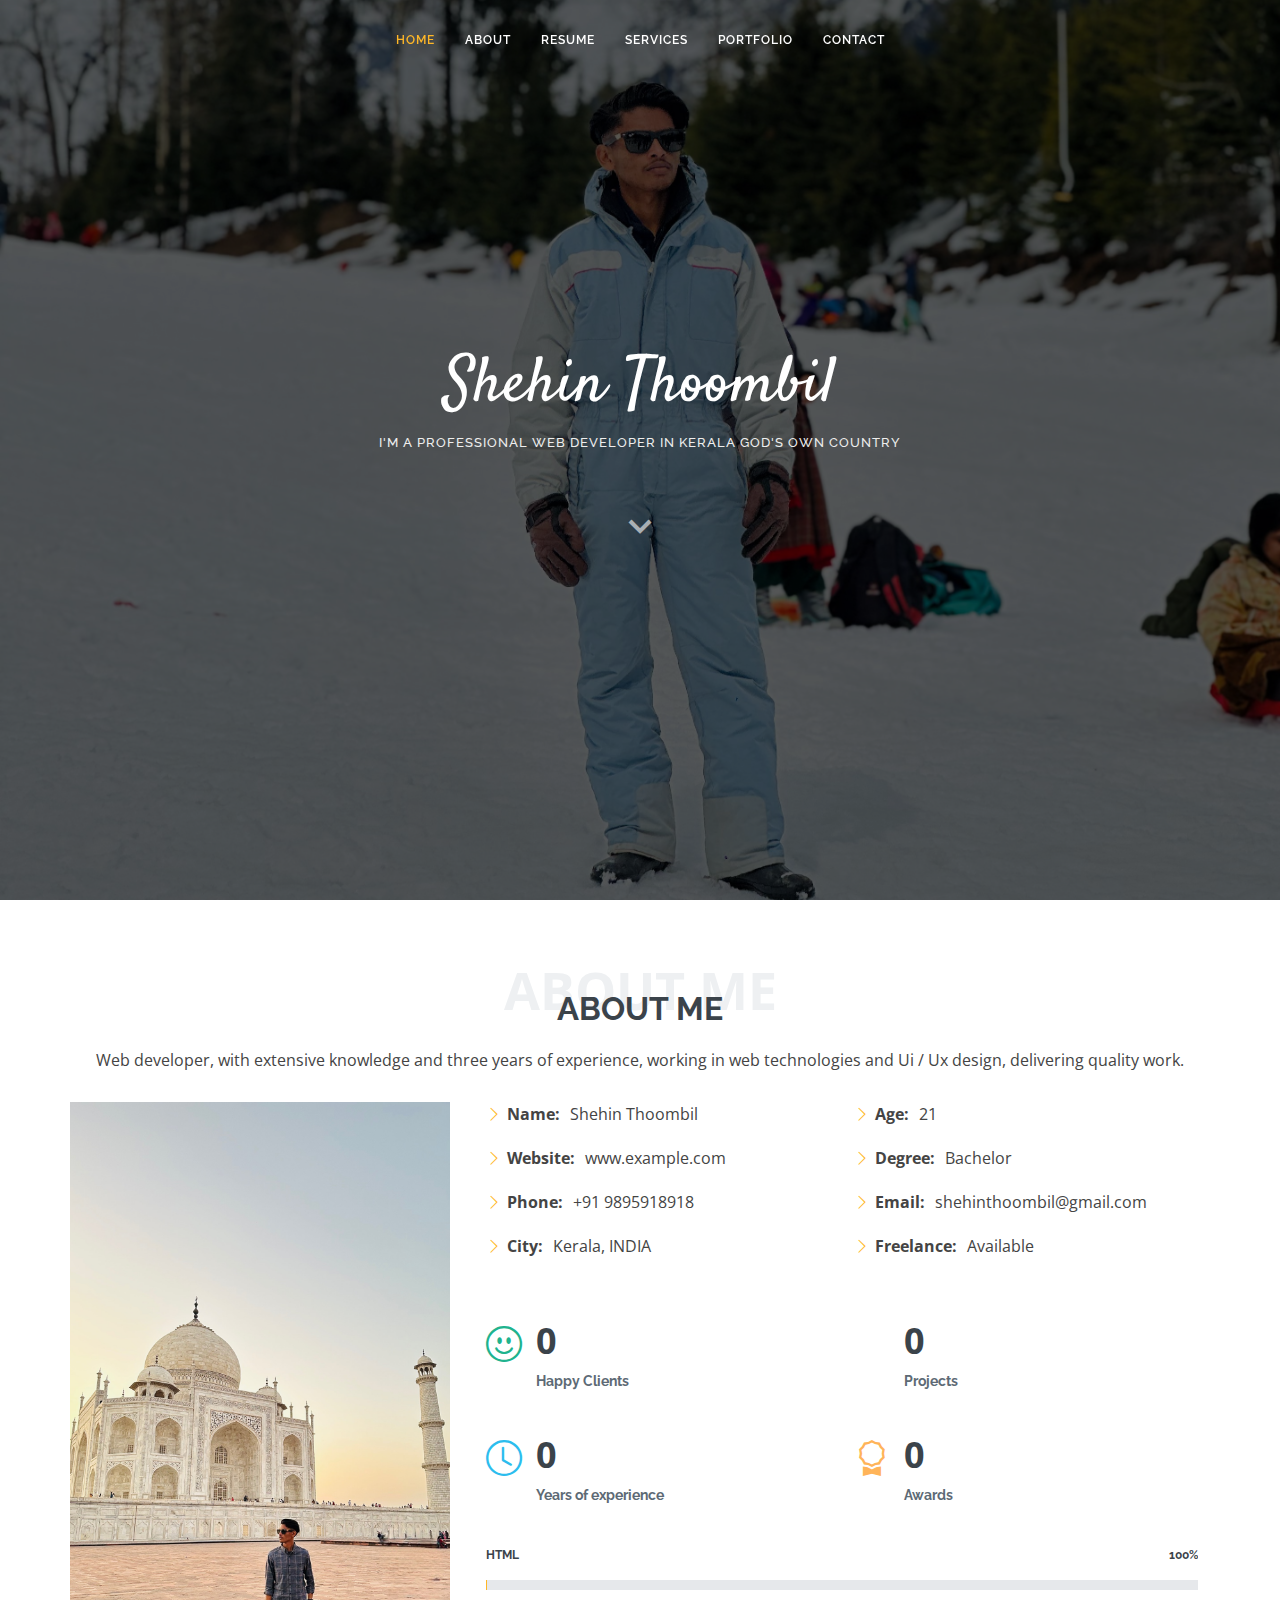
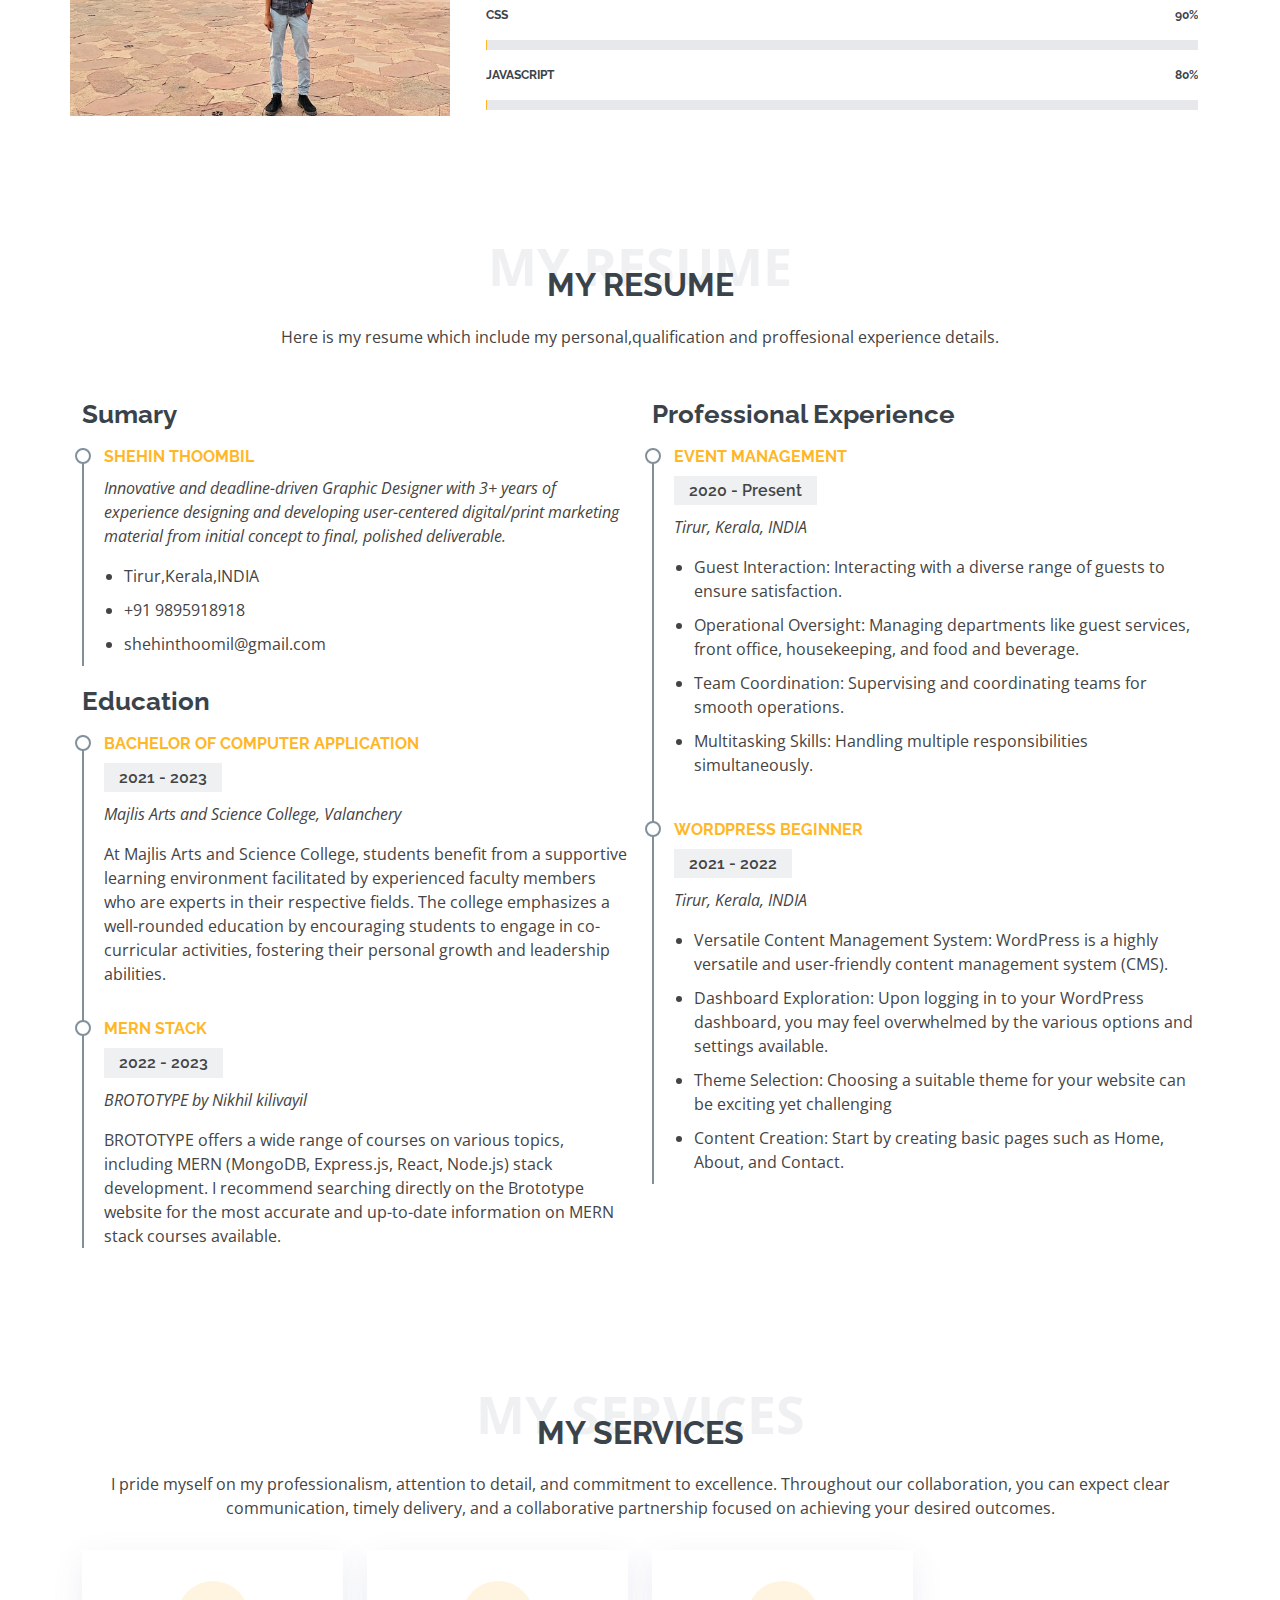
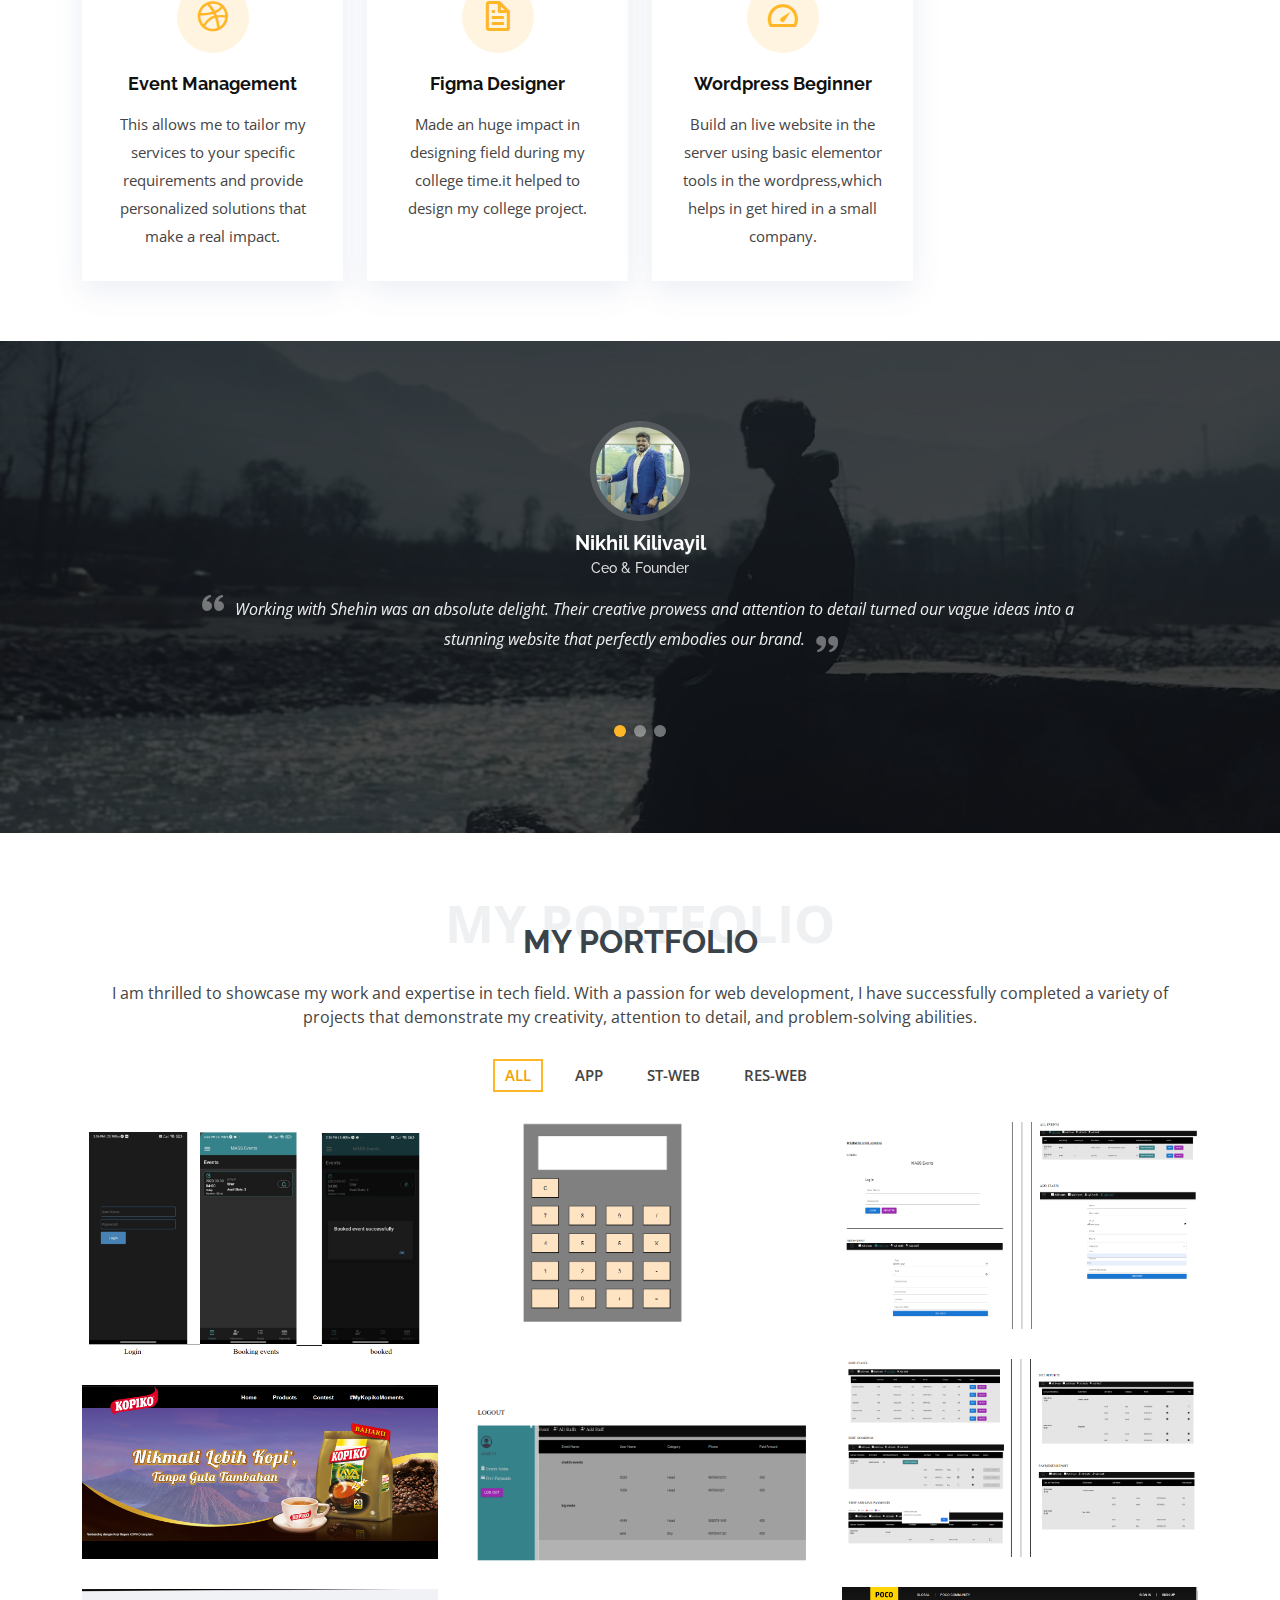
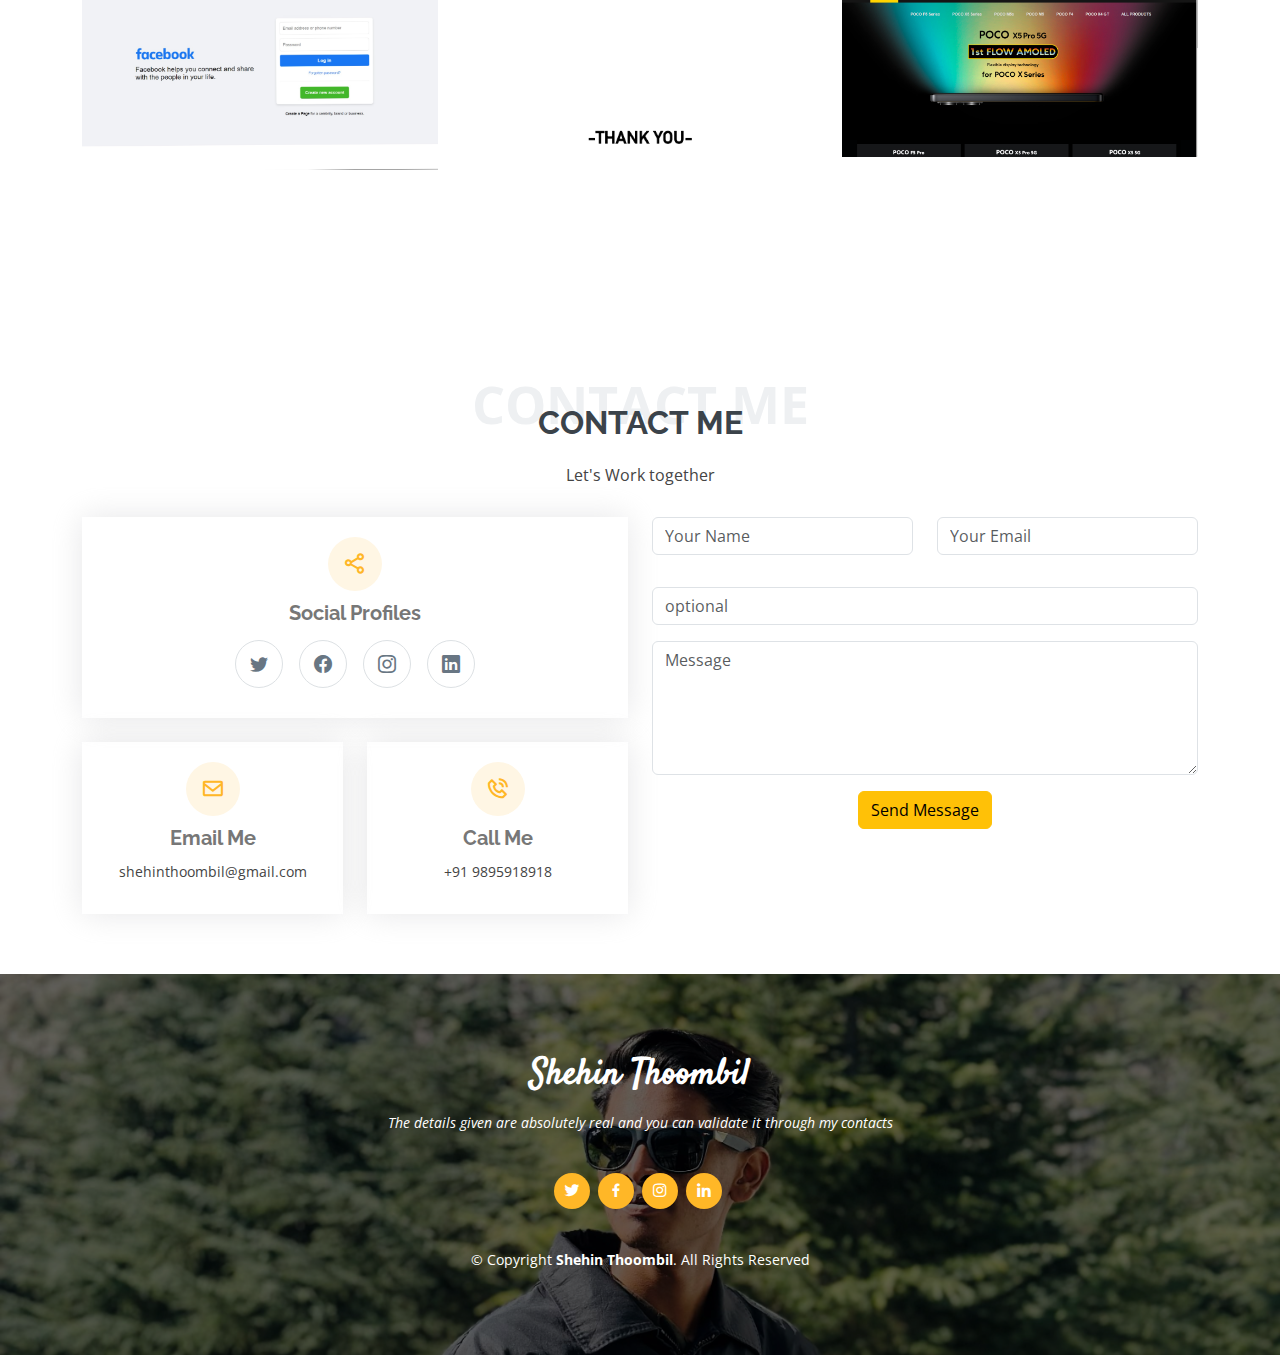
==== index.html @ a0e93139 "ready to push" ====
<!DOCTYPE html>
<html lang="en">

<head>
  <meta charset="utf-8">
  <meta content="width=device-width, initial-scale=1.0" name="viewport">

  <title>Shehin Thoombil Portfolio</title>
  <meta content="" name="description">
  <meta content="" name="keywords">

  <!-- Favicons -->
  <link href="assets/img/favicon.png" rel="icon">
  <link href="assets/img/apple-touch-icon.png" rel="apple-touch-icon">

  <!-- Google Fonts -->
  <link href="https://fonts.googleapis.com/css?family=Open+Sans:300,300i,400,400i,600,600i,700,700i|Raleway:300,300i,400,400i,500,500i,600,600i,700,700i|Satisfy" rel="stylesheet">

  <!-- Vendor CSS Files -->
  <link href="assets/vendor/bootstrap/css/bootstrap.min.css" rel="stylesheet">
  <link href="assets/vendor/bootstrap-icons/bootstrap-icons.css" rel="stylesheet">
  <link href="assets/vendor/boxicons/css/boxicons.min.css" rel="stylesheet">
  <link href="assets/vendor/glightbox/css/glightbox.min.css" rel="stylesheet">
  <link href="assets/vendor/swiper/swiper-bundle.min.css" rel="stylesheet">

  <!-- Template Main CSS File -->
  <link href="assets/css/style.css" rel="stylesheet">
  <script src="https://ajax.googleapis.com/ajax/libs/jquery/3.5.1/jquery.min.js"></script>

  <!-- =======================================================
  * Template Name: Shehin
  * Updated: Jul 27 2023 with Bootstrap v5.3.1
  * Template URL: https://bootstrapmade.com/laura-free-creative-bootstrap-theme/
  * Author: BootstrapMade.com
  * License: https://bootstrapmade.com/license/
  ======================================================== -->
</head>

<body>

  <!-- ======= Header ======= -->
  <header id="header" class="fixed-top d-flex justify-content-center align-items-center header-transparent">

    <nav id="navbar" class="navbar">
      <ul>
        <li><a class="nav-link scrollto active" href="#hero">Home</a></li>
        <li><a class="nav-link scrollto" href="#about">About</a></li>
        <li><a class="nav-link scrollto" href="#resume">Resume</a></li>
        <li><a class="nav-link scrollto" href="#services">Services</a></li>
        <li><a class="nav-link scrollto " href="#portfolio">Portfolio</a></li>
        </li>
        <li><a class="nav-link scrollto" href="#contact">Contact</a></li>
      </ul>
      <i class="bi bi-list mobile-nav-toggle"></i>
    </nav><!-- .navbar -->

  </header><!-- End Header -->

  <!-- ======= Hero Section ======= -->
  <section id="hero">
    <div class="hero-container">
      <h1>Shehin Thoombil</h1>
      <h2>I'm a Professional Web Developer In Kerala God's Own Country</h2>
      <a href="#about" class="btn-scroll scrollto" title="Scroll Down"><i class="bx bx-chevron-down"></i></a>
    </div>
  </section><!-- End Hero -->

  <main id="main">

    <!-- ======= About Me Section ======= -->
    <section id="about" class="about">
      <div class="container">

        <div class="section-title">
          <span>About Me</span>
          <h2>About Me</h2>
          <p>Web developer, with extensive knowledge and three years of experience, working in web technologies and Ui / Ux design, delivering quality work.</p>
        </div>

        <div class="row">
          <div class="image col-lg-4 d-flex align-items-stretch justify-content-center justify-content-lg-start"></div>
          <div class="col-lg-8 d-flex flex-column align-items-stretch">
            <div class="content ps-lg-4 d-flex flex-column justify-content-center">
              <div class="row">
                <div class="col-lg-6">
                  <ul>
                    <li><i class="bi bi-chevron-right"></i> <strong>Name:</strong> <span>Shehin Thoombil</span></li>
                    <li><i class="bi bi-chevron-right"></i> <strong>Website:</strong> <span>www.example.com</span></li>
                    <li><i class="bi bi-chevron-right"></i> <strong>Phone:</strong> <span>+91 9895918918</span></li>
                    <li><i class="bi bi-chevron-right"></i> <strong>City:</strong> <span>Kerala, INDIA</span></li>
                  </ul>
                </div>
                <div class="col-lg-6">
                  <ul>
                    <li><i class="bi bi-chevron-right"></i> <strong>Age:</strong> <span>21</span></li>
                    <li><i class="bi bi-chevron-right"></i> <strong>Degree:</strong> <span>Bachelor</span></li>
                    <li><i class="bi bi-chevron-right"></i> <strong>Email:</strong> <span>shehinthoombil@gmail.com</span></li>
                    <li><i class="bi bi-chevron-right"></i> <strong>Freelance:</strong> <span>Available</span></li>
                  </ul>
                </div>
              </div>
              <div class="row mt-n4">
                <div class="col-md-6 mt-5 d-md-flex align-items-md-stretch">
                  <div class="count-box">
                    <i class="bi bi-emoji-smile" style="color: #20b38e;"></i>
                    <span data-purecounter-start="0" data-purecounter-end="2" data-purecounter-duration="1" class="purecounter"></span>
                    <p><strong>Happy Clients</strong></p>
                  </div>
                </div>

                <div class="col-md-6 mt-5 d-md-flex align-items-md-stretch">
                  <div class="count-box">
                    <i class="bi bi-journal-richtextr" style="color: #8a1ac2;"></i>
                    <span data-purecounter-start="0" data-purecounter-end="7" data-purecounter-duration="1" class="purecounter"></span>
                    <p><strong>Projects</strong></p>
                  </div>
                </div>

                <div class="col-md-6 mt-5 d-md-flex align-items-md-stretch">
                  <div class="count-box">
                    <i class="bi bi-clock" style="color: #2cbdee;"></i>
                    <span data-purecounter-start="0" data-purecounter-end="3" data-purecounter-duration="1" class="purecounter"></span>
                    <p><strong>Years of experience</strong></p>
                  </div>
                </div>

                <div class="col-md-6 mt-5 d-md-flex align-items-md-stretch">
                  <div class="count-box">
                    <i class="bi bi-award" style="color: #ffb459;"></i>
                    <span data-purecounter-start="0" data-purecounter-end="1" data-purecounter-duration="1" class="purecounter"></span>
                    <p><strong>Awards</strong></p>
                  </div>
                </div>
              </div>
            </div><!-- End .content-->

            <div class="skills-content ps-lg-4">
              <div class="progress">
                <span class="skill">HTML <i class="val">100%</i></span>
                <div class="progress-bar-wrap">
                  <div class="progress-bar" role="progressbar" aria-valuenow="100" aria-valuemin="0" aria-valuemax="100"></div>
                </div>
              </div>

              <div class="progress">
                <span class="skill">CSS <i class="val">90%</i></span>
                <div class="progress-bar-wrap">
                  <div class="progress-bar" role="progressbar" aria-valuenow="90" aria-valuemin="0" aria-valuemax="100"></div>
                </div>
              </div>

              <div class="progress">
                <span class="skill">JavaScript <i class="val">80%</i></span>
                <div class="progress-bar-wrap">
                  <div class="progress-bar" role="progressbar" aria-valuenow="75" aria-valuemin="0" aria-valuemax="100"></div>
                </div>
              </div>
            </div>

          </div>
        </div>

      </div>
    </section><!-- End About Me Section -->

    <!-- ======= My Resume Section ======= -->
    <section id="resume" class="resume">
      <div class="container">

        <div class="section-title">
          <span>My Resume</span>
          <h2>My Resume</h2>
          <p>Here is my resume which include my personal,qualification and proffesional experience details.</p>
        </div>

        <div class="row">
          <div class="col-lg-6">
            <h3 class="resume-title">Sumary</h3>
            <div class="resume-item pb-0">
              <h4>Shehin Thoombil</h4>
              <p><em>Innovative and deadline-driven Graphic Designer with 3+ years of experience designing and developing user-centered digital/print marketing material from initial concept to final, polished deliverable.</em></p>
              <p>
              <ul>
                <li>Tirur,Kerala,INDIA</li>
                <li>+91 9895918918</li>
                <li>shehinthoomil@gmail.com</li>
              </ul>
              </p>
            </div>

            <h3 class="resume-title">Education</h3>
            <div class="resume-item">
              <h4>BACHELOR OF COMPUTER APPLICATION</h4>
              <h5>2021 - 2023</h5>
              <p><em>Majlis Arts and Science College, Valanchery</em></p>
              <p>At Majlis Arts and Science College, students benefit from a supportive learning environment facilitated by experienced faculty members who are experts in their respective fields. The college emphasizes a well-rounded education by encouraging students to engage in co-curricular activities, fostering their personal growth and leadership abilities.</p>
            </div>
            <div class="resume-item">
              <h4>MERN STACK</h4>
              <h5>2022 - 2023</h5>
              <p><em>BROTOTYPE by Nikhil kilivayil</em></p>
              <p>BROTOTYPE offers a wide range of courses on various topics, including MERN (MongoDB, Express.js, React, Node.js) stack development. I recommend searching directly on the Brototype website for the most accurate and up-to-date information on MERN stack courses available.</p>
            </div>
          </div>
          <div class="col-lg-6">
            <h3 class="resume-title">Professional Experience</h3>
            <div class="resume-item">
              <h4>EVENT MANAGEMENT</h4>
              <h5>2020 - Present</h5>
              <p><em>Tirur, Kerala, INDIA </em></p>
              <p>
              <ul>
                <li>Guest Interaction: Interacting with a diverse range of guests to ensure satisfaction.</li>
                <li>Operational Oversight: Managing departments like guest services, front office, housekeeping, and food and beverage.</li>
                <li>Team Coordination: Supervising and coordinating teams for smooth operations.</li>
                <li>Multitasking Skills: Handling multiple responsibilities simultaneously.</li>
              </ul>
              </p>
            </div>
            <div class="resume-item">
              <h4>WORDPRESS BEGINNER</h4>
              <h5>2021 - 2022</h5>
              <p><em>Tirur, Kerala, INDIA</em></p>
              <p>
              <ul>
                <li>Versatile Content Management System: WordPress is a highly versatile and user-friendly content management system (CMS).</li>
                <li>Dashboard Exploration: Upon logging in to your WordPress dashboard, you may feel overwhelmed by the various options and settings available.</li>
                <li>Theme Selection: Choosing a suitable theme for your website can be exciting yet challenging</li>
                <li>Content Creation: Start by creating basic pages such as Home, About, and Contact.</li>
              </ul>
              </p>
            </div>
          </div>
        </div>

      </div>
    </section><!-- End My Resume Section -->

    <!-- ======= My Services Section ======= -->
    <section id="services" class="services">
      <div class="container">

        <div class="section-title">
          <span>My Services</span>
          <h2>My Services</h2>
          <p>I pride myself on my professionalism, attention to detail, and commitment to excellence. Throughout our collaboration, you can expect clear communication, timely delivery, and a collaborative partnership focused on achieving your desired outcomes.</p>
        </div>

        <div class="row">
          <div class="col-md-6 col-lg-3 d-flex align-items-stretch mb-5 mb-lg-0">
            <div class="icon-box">
              <div class="icon"><i class="bx bxl-dribbble"></i></div>
              <h4 class="title"><a href="">Event Management</a></h4>
              <p class="description">This allows me to tailor my services to your specific requirements and provide personalized solutions that make a real impact.</p>
            </div>
          </div>

          <div class="col-md-6 col-lg-3 d-flex align-items-stretch mb-5 mb-lg-0">
            <div class="icon-box">
              <div class="icon"><i class="bx bx-file"></i></div>
              <h4 class="title"><a href="">Figma Designer</a></h4>
              <p class="description">Made an huge impact in designing field during my college time.it helped to design my college project.</p>
            </div>
          </div>

          <div class="col-md-6 col-lg-3 d-flex align-items-stretch mb-5 mb-lg-0">
            <div class="icon-box">
              <div class="icon"><i class="bx bx-tachometer"></i></div>
              <h4 class="title"><a href="">Wordpress Beginner</a></h4>
              <p class="description">Build an live website in the server using basic elementor tools in the wordpress,which helps in get hired in a small company.</p>
            </div>
          </div>

        </div>

      </div>
    </section><!-- End My Services Section -->

    <!-- ======= Testimonials Section ======= -->
    <section id="testimonials" class="testimonials">
      <div class="container position-relative">

        <div class="testimonials-slider swiper" data-aos="fade-up" data-aos-delay="100">
          <div class="swiper-wrapper">

            <div class="swiper-slide">
              <div class="testimonial-item">
                <img src="assets/img/testimonials/nikil kilivayil.jpg" class="testimonial-img" alt="">
                <h3>Nikhil Kilivayil</h3>
                <h4>Ceo &amp; Founder</h4>
                <p>
                  <i class="bx bxs-quote-alt-left quote-icon-left"></i>
                  Working with Shehin was an absolute delight. Their creative prowess and attention to detail turned our vague ideas into a stunning website that perfectly embodies our brand.
                  <i class="bx bxs-quote-alt-right quote-icon-right"></i>
                </p>
              </div>
            </div><!-- End testimonial item -->

            <div class="swiper-slide">
              <div class="testimonial-item">
                <img src="assets/img/testimonials/sonu gopal.jpg" class="testimonial-img" alt="">
                <h3>Sonu Gopal</h3>
                <h4>Designer</h4>
                <p>
                  <i class="bx bxs-quote-alt-left quote-icon-left"></i>
                  Thanks Shehin for the work you have done, it looks fantastic thank you! I do really appreciate it. Many thanks for a great website, we are extremely pleased with the result. Finally I would like to say thanks for a great job and I am over the moon with the finished work I would recommend you to anyone.
                  <i class="bx bxs-quote-alt-right quote-icon-right"></i>
                </p>
              </div>
            </div><!-- End testimonial item -->

            
            <div class="swiper-slide">
              <div class="testimonial-item">
                <img src="assets/img/testimonials/shabeerali.jpg" class="testimonial-img" alt="">
                <h3>Shabeer Ali</h3>
                <h4>Freelancer</h4>
                <p>
                  <i class="bx bxs-quote-alt-left quote-icon-left"></i>
                  "Working with Shehin was a breeze! They not only captured my vision perfectly but also added their creative touch to make the website truly stand out. Their attention to detail and dedication to delivering on time was impressive.
                  <i class="bx bxs-quote-alt-right quote-icon-right"></i>
                </p>
              </div>
            </div><!-- End testimonial item -->

          </div>
          <div class="swiper-pagination"></div>
        </div>

      </div>
    </section><!-- End Testimonials Section -->

    <!-- ======= My Portfolio Section ======= -->
    <section id="portfolio" class="portfolio">
      <div class="container">

        <div class="section-title">
          <span>My Portfolio</span>
          <h2>My Portfolio</h2>
          <p>I am thrilled to showcase my work and expertise in tech field. With a passion for web development, I have successfully completed a variety of projects that demonstrate my creativity, attention to detail, and problem-solving abilities.</p>
        </div>

        <ul id="portfolio-flters" class="d-flex justify-content-center">
          <li data-filter="*" class="filter-active">All</li>
          <li data-filter=".filter-app">App</li>
          <li data-filter=".filter-card">ST-Web</li>
          <li data-filter=".filter-web">RES-Web</li>
        </ul>

        <div class="row portfolio-container">

          <div class="col-lg-4 col-md-6 portfolio-item filter-app">
            <div class="portfolio-img"><img src="assets/img/portfolio/onus1.png" class="img-fluid" alt=""></div>
            <div class="portfolio-info">
              <h4>App 1</h4>
              <p>App</p>
              <a href="assets/img/portfolio/onus1.png" data-gallery="portfolioGallery" class="portfolio-lightbox preview-link" title="App 1"><i class="bx bx-plus"></i></a>
              <a href="portfolio-details.html" class="details-link" title="More Details"><i class="bx bx-link"></i></a>
            </div>
          </div>

          <div class="col-lg-4 col-md-6 portfolio-item filter-web">
            <div class="portfolio-img"><img src="assets/img/portfolio/calculator.png" class="img-fluid" alt=""></div>
            <div class="portfolio-info">
              <h4>Web 3</h4>
              <p>Web calculator</p>
              <a href="assets/img/portfolio/calculator.png" data-gallery="portfolioGallery" class="portfolio-lightbox preview-link" title="Web 3"><i class="bx bx-plus"></i></a>
              <a href="portfolio-details.html" class="details-link" title="More Details"><i class="bx bx-link"></i></a>
            </div>
          </div>

          <div class="col-lg-4 col-md-6 portfolio-item filter-app">
            <div class="portfolio-img"><img src="assets/img/portfolio/onus4 admin.png" class="img-fluid" alt=""></div>
            <div class="portfolio-info">
              <h4>App 2</h4>
              <p>App</p>
              <a href="assets/img/portfolio/onus4 admin.png" data-gallery="portfolioGallery" class="portfolio-lightbox preview-link" title="App 2"><i class="bx bx-plus"></i></a>
              <a href="portfolio-details.html" class="details-link" title="More Details"><i class="bx bx-link"></i></a>
            </div>
          </div>

          <div class="col-lg-4 col-md-6 portfolio-item filter-card">
            <div class="portfolio-img"><img src="assets/img/portfolio/onus5 admin.png" class="img-fluid" alt=""></div>
            <div class="portfolio-info">
              <h4>App 2</h4>
              <p>Admin Page</p>
              <a href="assets/img/portfolio/onus5 admin.png" data-gallery="portfolioGallery" class="portfolio-lightbox preview-link" title="Card 2"><i class="bx bx-plus"></i></a>
              <a href="portfolio-details.html" class="details-link" title="More Details"><i class="bx bx-link"></i></a>
            </div>
          </div>

          <div class="col-lg-4 col-md-6 portfolio-item filter-web">
            <div class="portfolio-img"><img src="assets/img/portfolio/kopiko sample.png" class="img-fluid" alt=""></div>
            <div class="portfolio-info">
              <h4>Web 2</h4>
              <p>Web</p>
              <a href="assets/img/portfolio/kopiko sample.png" data-gallery="portfolioGallery" class="portfolio-lightbox preview-link" title="Web 2"><i class="bx bx-plus"></i></a>
              <a href="portfolio-details.html" class="details-link" title="More Details"><i class="bx bx-link"></i></a>
            </div>
          </div>

          <div class="col-lg-4 col-md-6 portfolio-item filter-app">
            <div class="portfolio-img"><img src="assets/img/portfolio/onus6.png" class="img-fluid" alt=""></div>
            <div class="portfolio-info">
              <h4>App 3</h4>
              <p>App</p>
              <a href="assets/img/portfolio/onus6.png" data-gallery="portfolioGallery" class="portfolio-lightbox preview-link" title="App 3"><i class="bx bx-plus"></i></a>
              <a href="portfolio-details.html" class="details-link" title="More Details"><i class="bx bx-link"></i></a>
            </div>
          </div>

          <div class="col-lg-4 col-md-6 portfolio-item filter-card">
            <div class="portfolio-img"><img src="assets/img/portfolio/poco sample.png" class="img-fluid" alt=""></div>
            <div class="portfolio-info">
              <h4>Static Web</h4>
              <p>Web</p>
              <a href="assets/img/portfolio/poco sample.png" data-gallery="portfolioGallery" class="portfolio-lightbox preview-link" title="Card 1"><i class="bx bx-plus"></i></a>
              <a href="portfolio-details.html" class="details-link" title="More Details"><i class="bx bx-link"></i></a>
            </div>
          </div>

          <div class="col-lg-4 col-md-6 portfolio-item filter-card">
            <div class="portfolio-img"><img src="assets/img/portfolio/fb login.png" class="img-fluid" alt=""></div>
            <div class="portfolio-info">
              <h4>Web 3</h4>
              <p>Web</p>
              <a href="assets/img/portfolio/fb login.png" data-gallery="portfolioGallery" class="portfolio-lightbox preview-link" title="Card 3"><i class="bx bx-plus"></i></a>
              <a href="portfolio-details.html" class="details-link" title="More Details"><i class="bx bx-link"></i></a>
            </div>
          </div>
        </div>

      </div>
    </section><!-- End My Portfolio Section -->

    
    <!-- ======= Contact Me Section ======= -->
    <section id="contact" class="contact">
      <div class="container">

        <div class="section-title">
          <span>Contact Me</span>
          <h2>Contact Me</h2>
          <p>Let's Work together</p>
        </div>

        <div class="row">

          <div class="col-lg-6">

            <div class="row">
              <div class="col-md-12">
                <div class="info-box">
                  <i class="bx bx-share-alt"></i>
                  <h3>Social Profiles</h3>
                  <div class="social-links">
                    <a href="https://twitter.com/" class="twitter"><i class="bi bi-twitter"></i></a>
                    <a href="#" class="facebook"><i class="bi bi-facebook"></i></a>
                    <a href="#" class="instagram"><i class="bi bi-instagram"></i></a>
                    <a href="#" class="linkedin"><i class="bi bi-linkedin"></i></a>
                  </div>
                </div>
              </div>
              <div class="col-md-6">
                <div class="info-box mt-4">
                  <i class="bx bx-envelope"></i>
                  <h3>Email Me</h3>
                  <p>shehinthoombil@gmail.com</p>
                </div>
              </div>
              <div class="col-md-6">
                <div class="info-box mt-4">
                  <i class="bx bx-phone-call"></i>
                  <h3>Call Me</h3>
                  <p>+91 9895918918</p>
                </div>
              </div>
            </div>

          </div>

          <div class="col-lg-6">
            <!-- <form action="https://script.google.com/macros/s/AKfycbypGG6DmhSsYhvrSh5vpL9_MqnvxXLXmzi0Z_eRsOw3LQV2Mgl76cWfx9LoQCp5z5LoGA/exec" method="post" role="form" class="php-email-form">
              <div class="row">
                <div class="col-md-6 form-group" id="form">
                  <input type="text" name="name" class="form-control" id="name" placeholder="Your Name" required>
                </div>
                <div class="col-md-6 form-group mt-3 mt-md-0">
                  <input type="email" class="form-control" name="email" id="email" placeholder="Your Email" required>
                </div>
              </div>
              <div class="form-group mt-3">
                <input type="text" class="form-control" name="subject" id="subject" placeholder="Subject" required>
              </div>
              <div class="form-group mt-3">
                <textarea class="form-control" name="message" rows="6" placeholder="Message" required></textarea>
              </div>
              <div class="my-3">
              <div class="loading">Loading</div> 
                <div id="error_name"></div>
                <div id="error_message"></div>
                <div class="sent-message">Your message has been sent. Thank you!</div>
              </div>
              <div class="text-center"><button type="submit">Send Message</button></div>
            </form> -->
            <div class="col-lg-12">
            <div class="col-lg-12 mt-5 mt-lg-0">

              <form action="" id="submit-form" >
                <div class="row">
                  <div class="col-md-6 form-group">
                    <input type="text" name="name" class="form-control" id="name" placeholder="Your Name" >
                    <p id="error_name"></p>
                  </div>
                  <div class="col-md-6 form-group mt-3 mt-md-0">
                    <input type="email" class="form-control" name="email" id="email" placeholder="Your Email" >
                    <p id="error_email"></p>
                  </div>
                </div>
                <div class="form-group mt-3">
                  <input type="text" class="form-control" name="subject" id="subject" placeholder="optional" >
                 
                </div>
                <div class="form-group mt-3">
                  <textarea class="form-control" name="subject" rows="5" id="message" placeholder="Message" ></textarea>
                  <p id="error_message"></p>
                </div>
                <div class="my-3">
                  <!-- <div class="loading">Loading</div>
                  <div class="error-message"></div>
                  <div class="sent-message">Your message has been sent. Thank you!</div> -->
                </div>
                <div class="text-center"><button id="submit-form" onclick="return validate()" class="btn btn-warning"  type="submit">Send Message</button></div>
              </form>
  
          </div>
        </div>

    </div>
    </section><!-- End Contact Me Section -->

  </main><!-- End #main -->

  <!-- ======= Footer ======= -->
  <footer id="footer">
    <div class="container">
      <h3>Shehin Thoombil</h3>
      <p>The details given are absolutely real and you can validate it through my contacts</p>
      <div class="social-links">
        <a href="https://github.com/" class="twitter"><i class="bx bxl-twitter"></i></a>
        <a href="#" class="facebook"><i class="bx bxl-facebook"></i></a>
        <a href="#" class="instagram"><i class="bx bxl-instagram"></i></a>
        <a href="#" class="linkedin"><i class="bx bxl-linkedin"></i></a>
      </div>
      <div class="copyright">
        &copy; Copyright <strong><span>Shehin Thoombil</span></strong>. All Rights Reserved
      </div>
      <div class="credits">
        <!-- All the links in the footer should remain intact. -->
        <!-- You can delete the links only if you purchased the pro version. -->
        <!-- Licensing information: https://bootstrapmade.com/license/ -->
        <!-- Purchase the pro version with working PHP/AJAX contact form: https://bootstrapmade.com/laura-free-creative-bootstrap-theme/ -->
       
      </div>
    </div>
  </footer><!-- End Footer -->

  <a href="#" class="back-to-top d-flex align-items-center justify-content-center"><i class="bi bi-arrow-up-short"></i></a>

  <!-- Vendor JS Files -->
  <script src="assets/vendor/purecounter/purecounter_vanilla.js"></script>
  <script src="assets/vendor/bootstrap/js/bootstrap.bundle.min.js"></script>
  <script src="assets/vendor/glightbox/js/glightbox.min.js"></script>
  <script src="assets/vendor/isotope-layout/isotope.pkgd.min.js"></script>
  <script src="assets/vendor/swiper/swiper-bundle.min.js"></script>
  <script src="assets/vendor/waypoints/noframework.waypoints.js"></script>
  <script src="assets/vendor/php-email-form/validate.js"></script>

  <!-- Template Main JS File -->
  <script src="assets/js/main.js"></script>
  <script src="formValidation/validation.js"></script>
  <script> 
  $("#submit-form").submit((e)=>{
    e.preventDefault()
    $.ajax({
        url:"https://script.google.com/macros/s/AKfycbziAtim6zx0NSWP0UeqLoXb_vZatdQrUhWKceEw4Kk46CIJptw-O7qEGPE1LuSd5cS1lw/exec",
        data:$("#submit-form").serialize(),
        method:"post",
        
        success:function (response){
            alert("Your Enquiry has been submitted successfully")
            window.location.reload()
            //window.location.href="https://google.com"
        },
        error:function (err){
            alert("Something Error")

        }
    })
})</script>

</body>
</html>
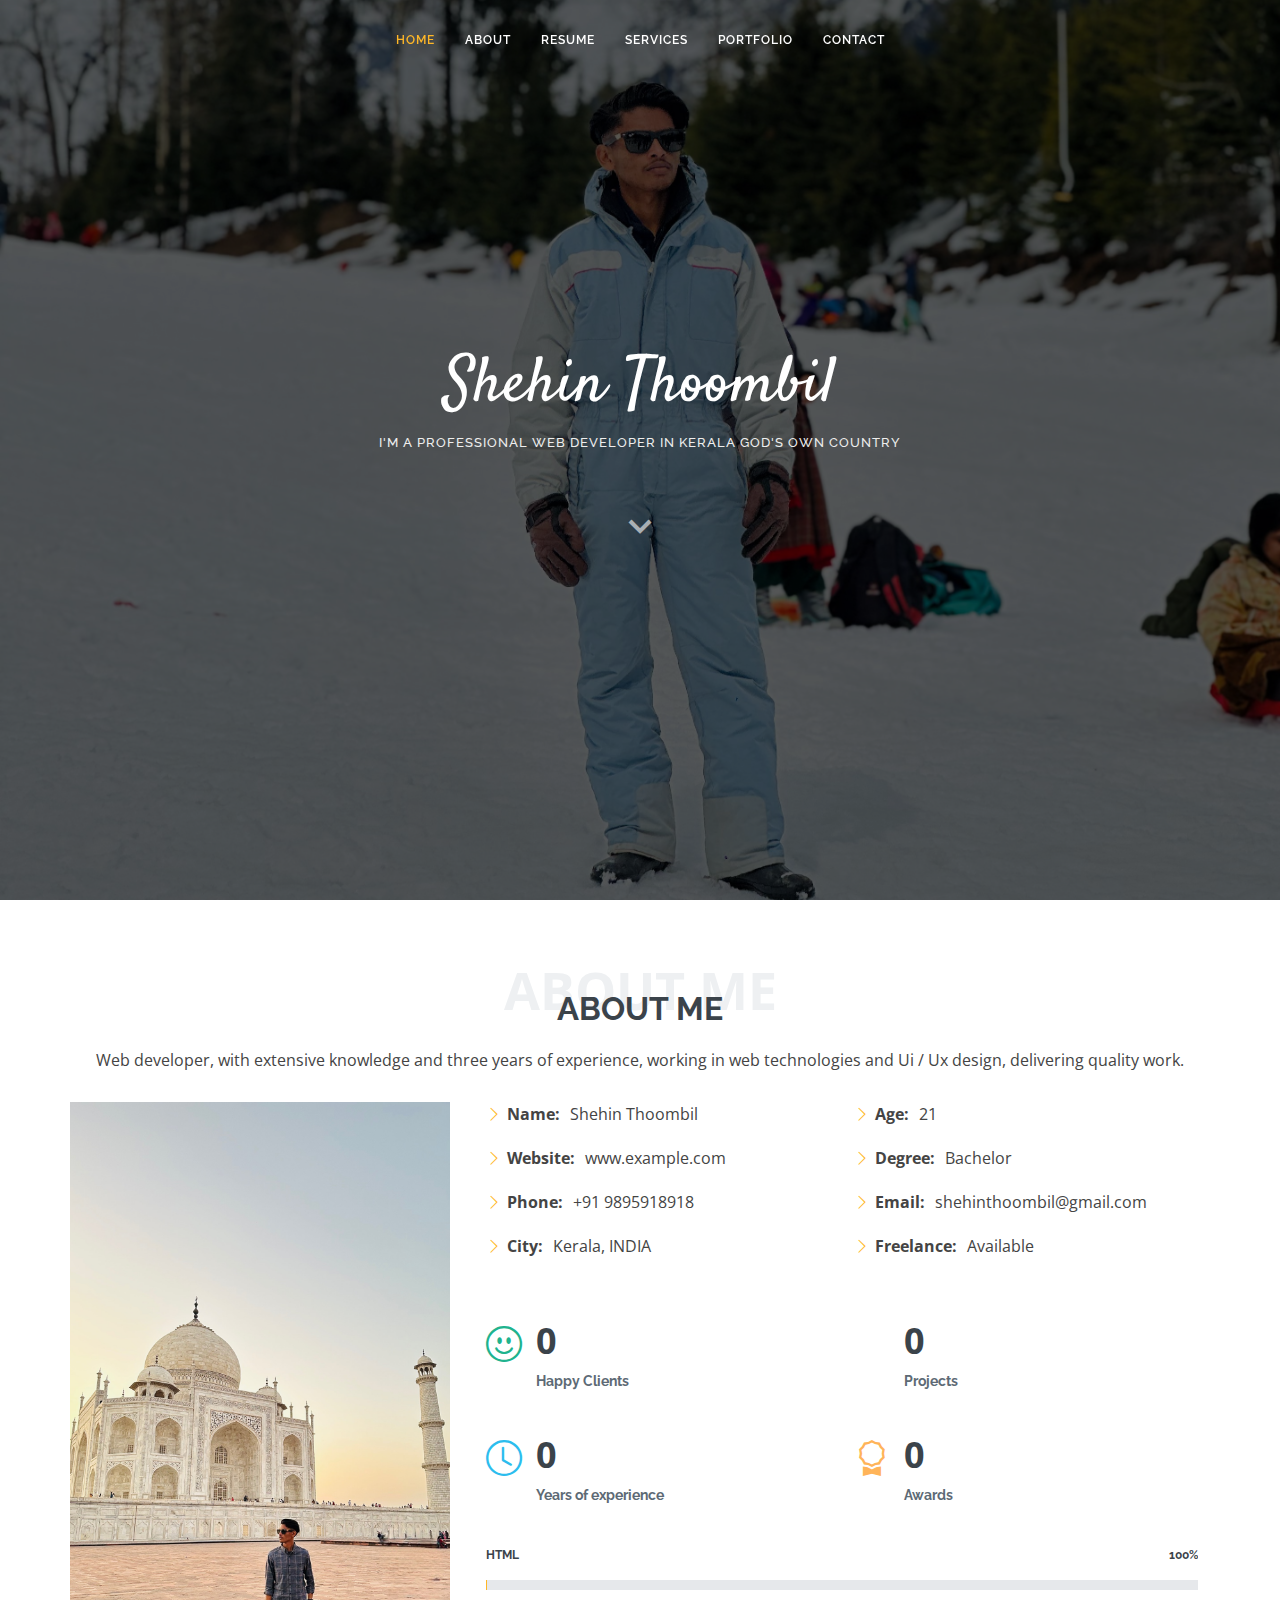
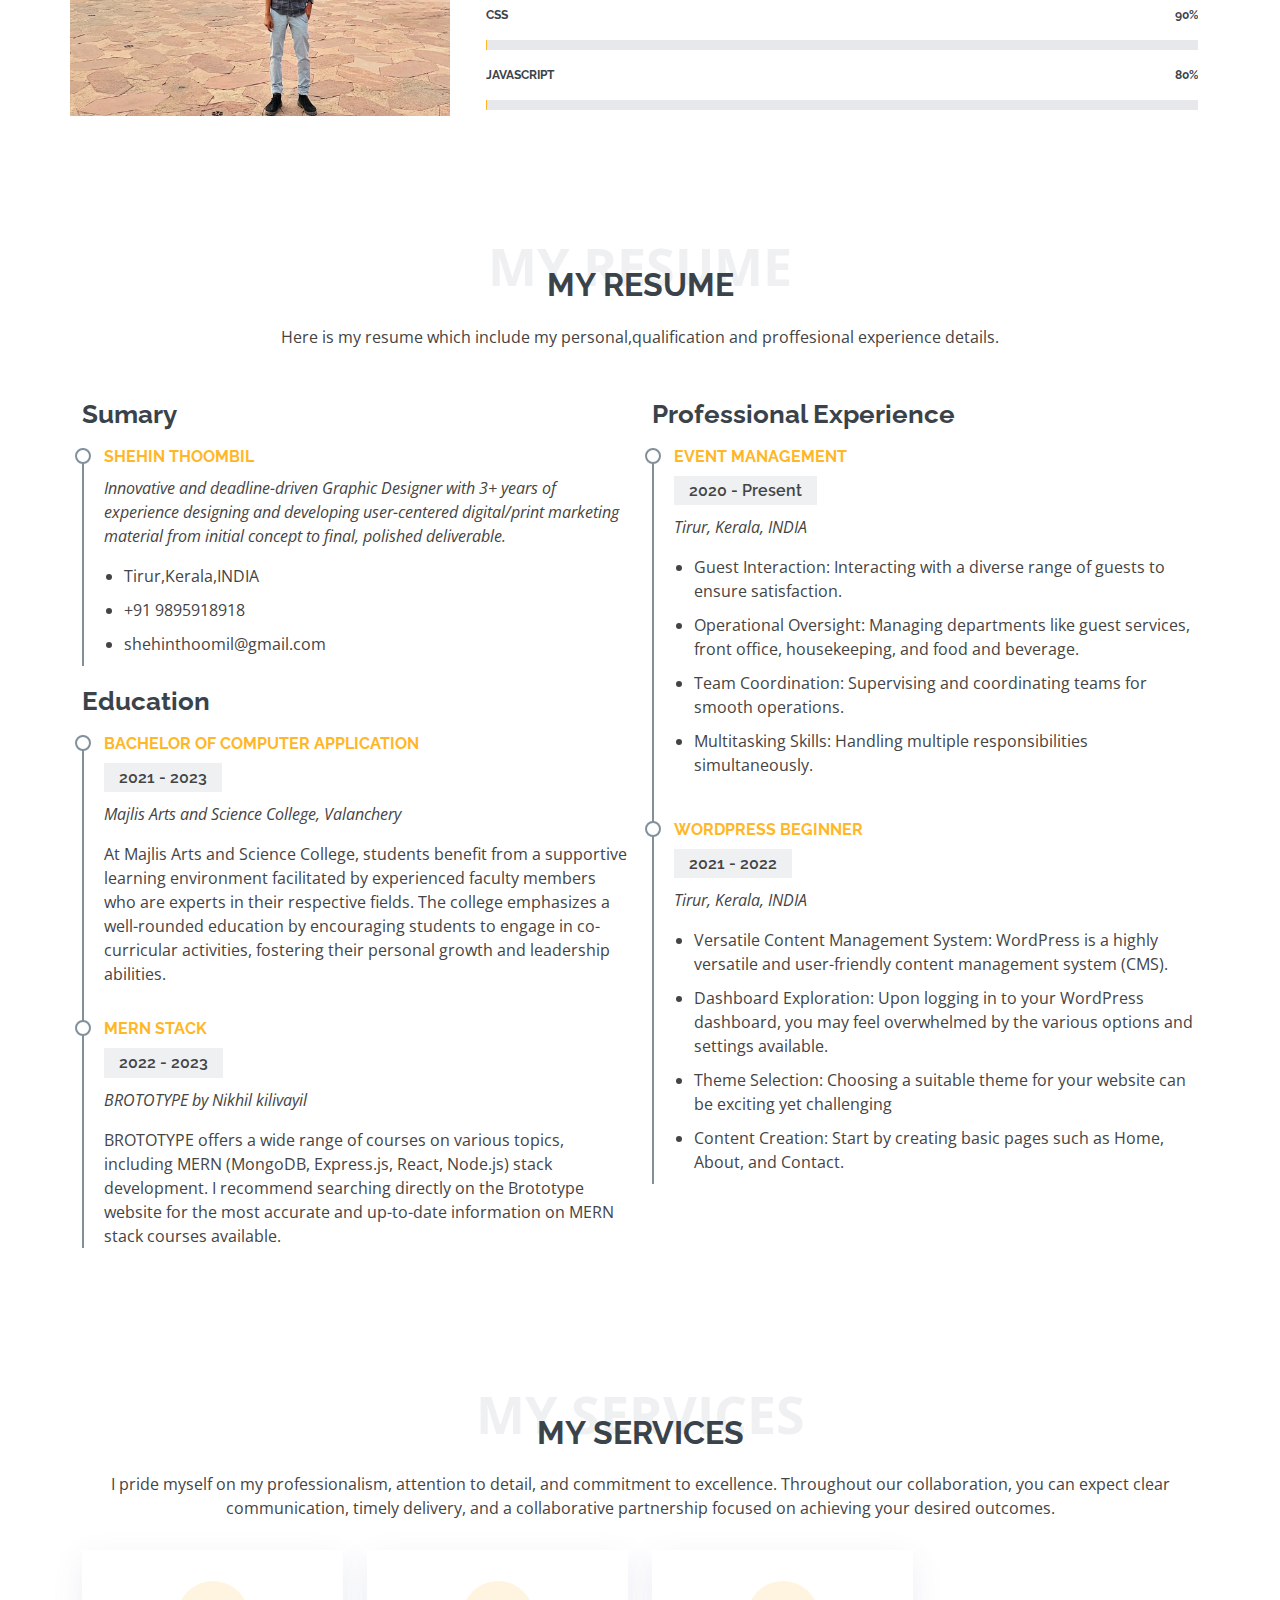
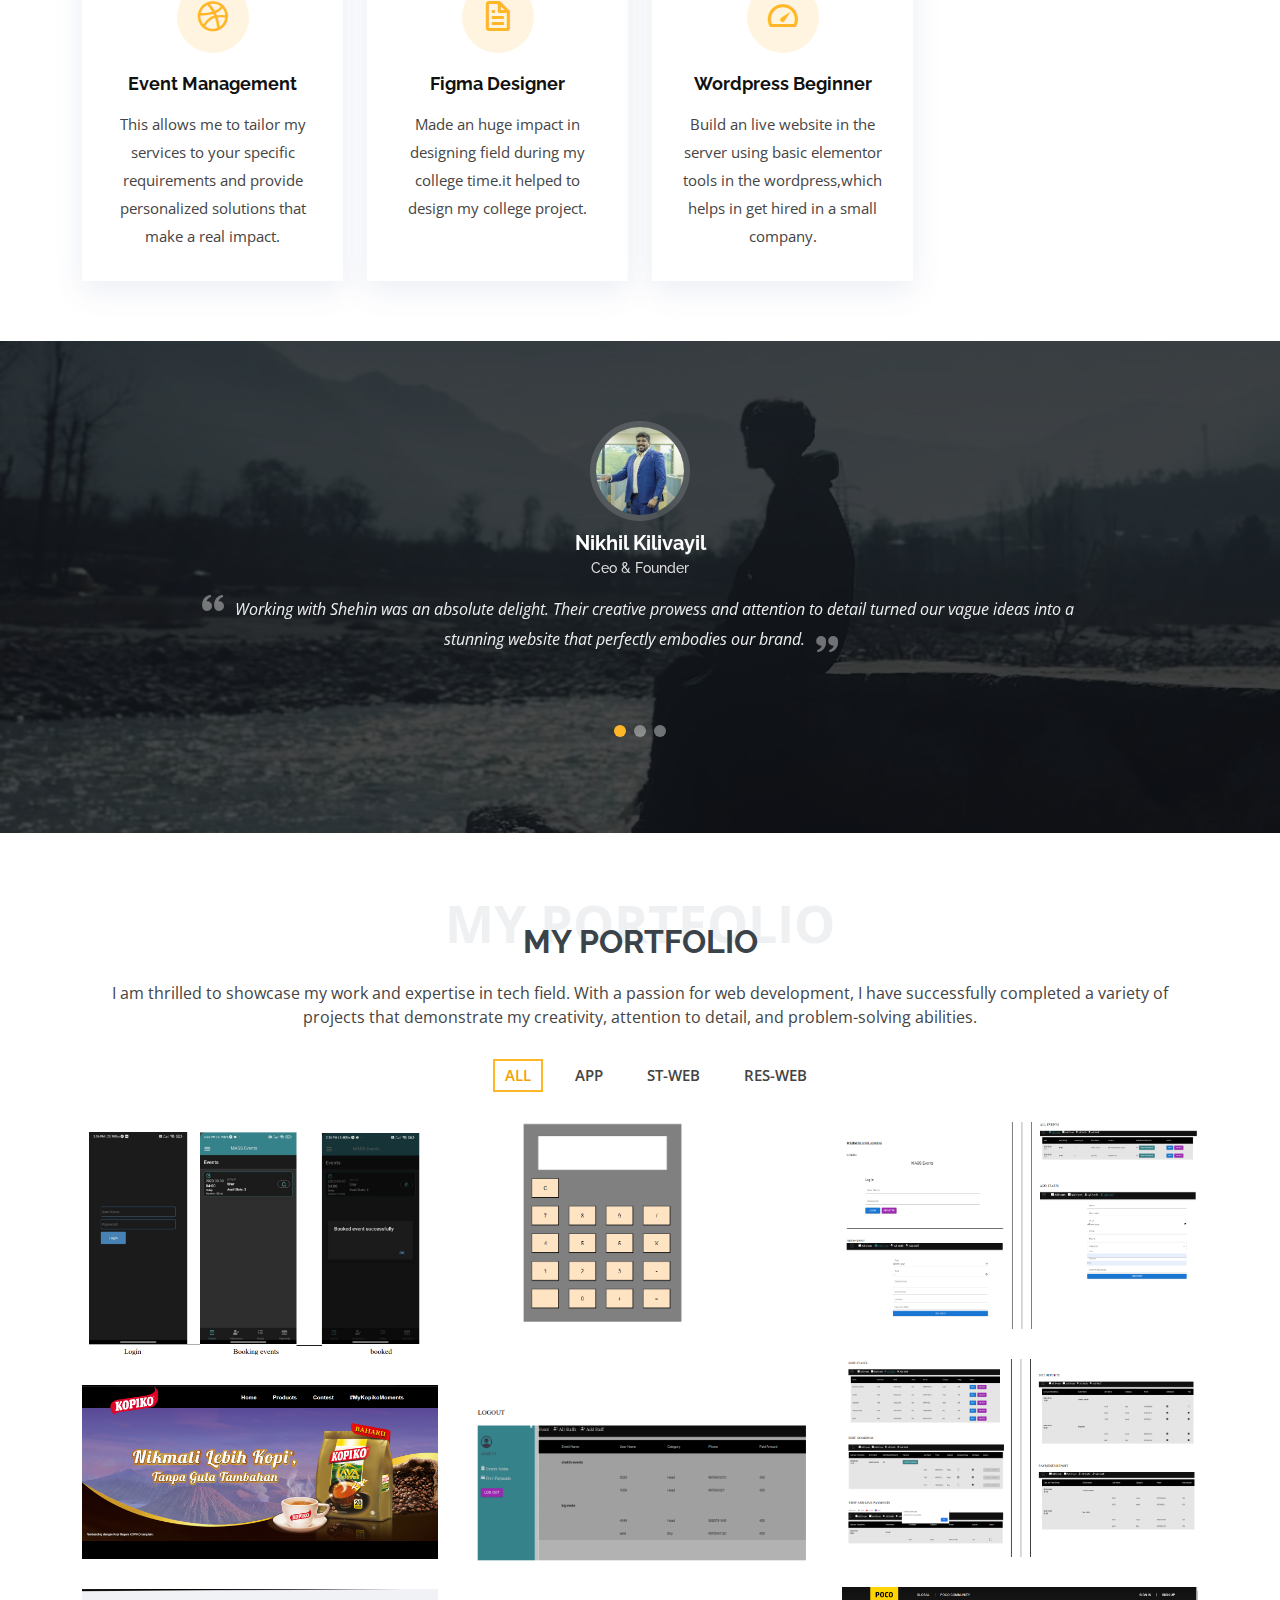
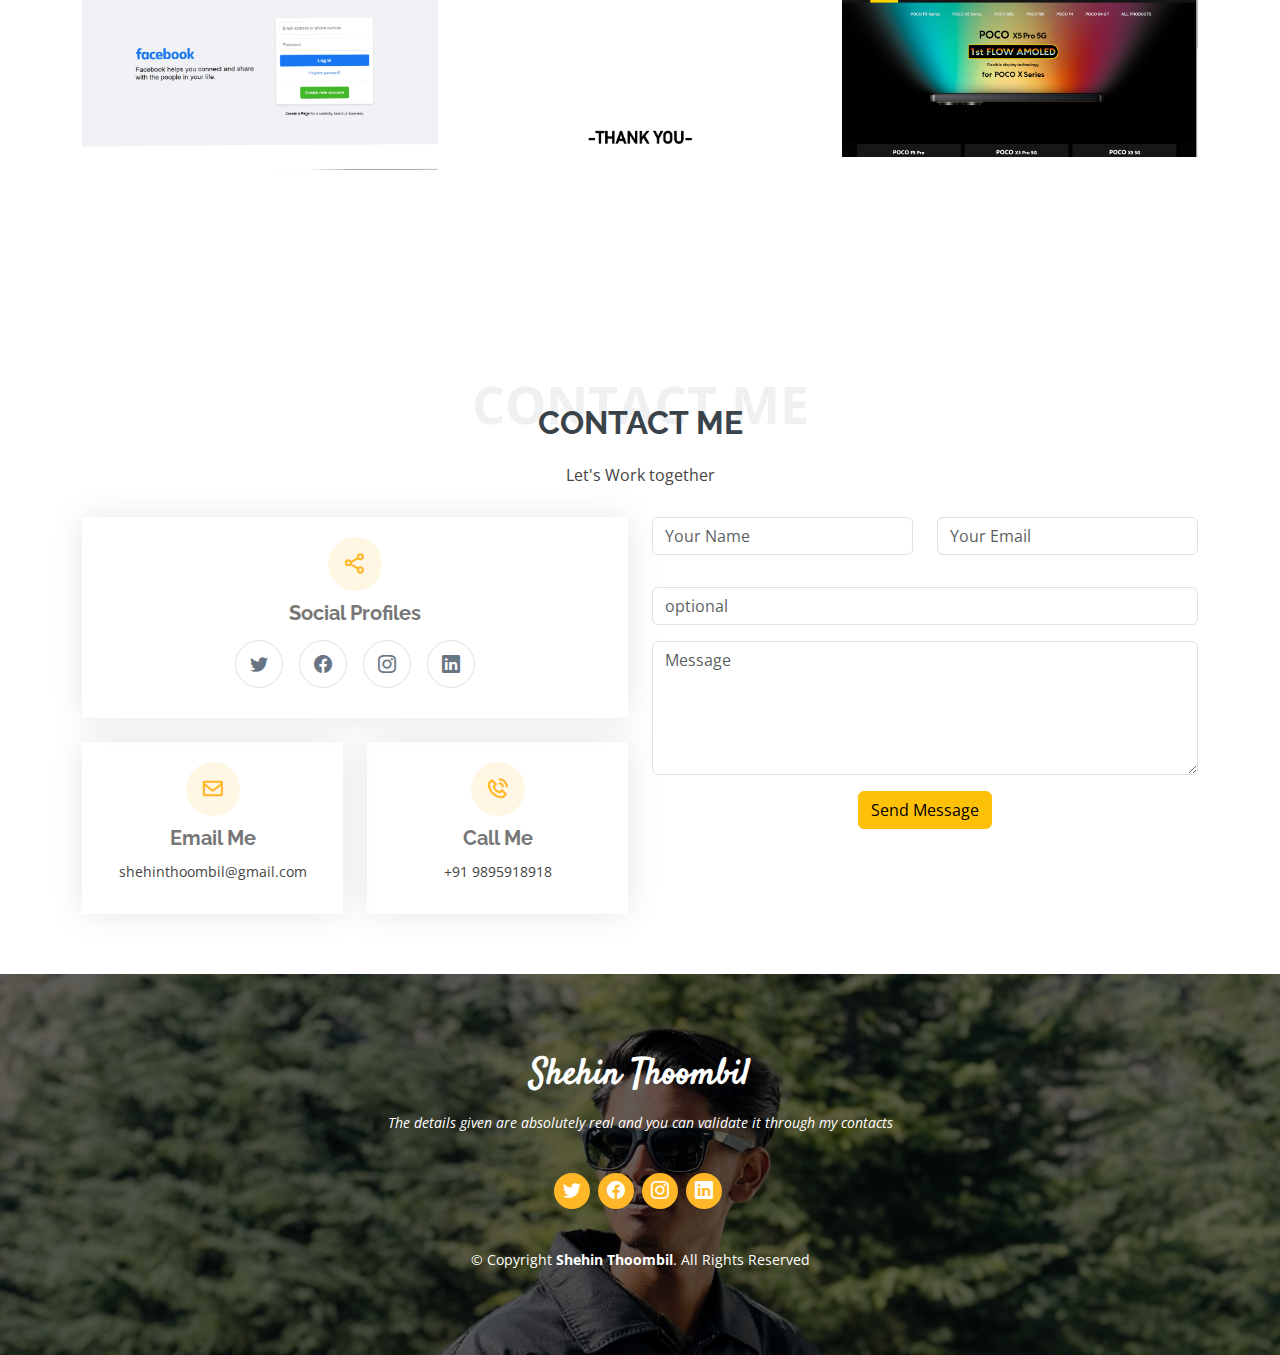
==== commit 8d8a3652: "final commit" ====
--- a/index.html
+++ b/index.html
@@ -14,7 +14,9 @@
   <link href="assets/img/apple-touch-icon.png" rel="apple-touch-icon">
 
   <!-- Google Fonts -->
-  <link href="https://fonts.googleapis.com/css?family=Open+Sans:300,300i,400,400i,600,600i,700,700i|Raleway:300,300i,400,400i,500,500i,600,600i,700,700i|Satisfy" rel="stylesheet">
+  <link
+    href="https://fonts.googleapis.com/css?family=Open+Sans:300,300i,400,400i,600,600i,700,700i|Raleway:300,300i,400,400i,500,500i,600,600i,700,700i|Satisfy"
+    rel="stylesheet">
 
   <!-- Vendor CSS Files -->
   <link href="assets/vendor/bootstrap/css/bootstrap.min.css" rel="stylesheet">
@@ -74,7 +76,8 @@
         <div class="section-title">
           <span>About Me</span>
           <h2>About Me</h2>
-          <p>Web developer, with extensive knowledge and three years of experience, working in web technologies and Ui / Ux design, delivering quality work.</p>
+          <p>Web developer, with extensive knowledge and three years of experience, working in web technologies and Ui /
+            Ux design, delivering quality work.</p>
         </div>
 
         <div class="row">
@@ -94,7 +97,8 @@
                   <ul>
                     <li><i class="bi bi-chevron-right"></i> <strong>Age:</strong> <span>21</span></li>
                     <li><i class="bi bi-chevron-right"></i> <strong>Degree:</strong> <span>Bachelor</span></li>
-                    <li><i class="bi bi-chevron-right"></i> <strong>Email:</strong> <span>shehinthoombil@gmail.com</span></li>
+                    <li><i class="bi bi-chevron-right"></i> <strong>Email:</strong>
+                      <span>shehinthoombil@gmail.com</span></li>
                     <li><i class="bi bi-chevron-right"></i> <strong>Freelance:</strong> <span>Available</span></li>
                   </ul>
                 </div>
@@ -103,7 +107,8 @@
                 <div class="col-md-6 mt-5 d-md-flex align-items-md-stretch">
                   <div class="count-box">
                     <i class="bi bi-emoji-smile" style="color: #20b38e;"></i>
-                    <span data-purecounter-start="0" data-purecounter-end="2" data-purecounter-duration="1" class="purecounter"></span>
+                    <span data-purecounter-start="0" data-purecounter-end="2" data-purecounter-duration="1"
+                      class="purecounter"></span>
                     <p><strong>Happy Clients</strong></p>
                   </div>
                 </div>
@@ -111,7 +116,8 @@
                 <div class="col-md-6 mt-5 d-md-flex align-items-md-stretch">
                   <div class="count-box">
                     <i class="bi bi-journal-richtextr" style="color: #8a1ac2;"></i>
-                    <span data-purecounter-start="0" data-purecounter-end="7" data-purecounter-duration="1" class="purecounter"></span>
+                    <span data-purecounter-start="0" data-purecounter-end="7" data-purecounter-duration="1"
+                      class="purecounter"></span>
                     <p><strong>Projects</strong></p>
                   </div>
                 </div>
@@ -119,7 +125,8 @@
                 <div class="col-md-6 mt-5 d-md-flex align-items-md-stretch">
                   <div class="count-box">
                     <i class="bi bi-clock" style="color: #2cbdee;"></i>
-                    <span data-purecounter-start="0" data-purecounter-end="3" data-purecounter-duration="1" class="purecounter"></span>
+                    <span data-purecounter-start="0" data-purecounter-end="3" data-purecounter-duration="1"
+                      class="purecounter"></span>
                     <p><strong>Years of experience</strong></p>
                   </div>
                 </div>
@@ -127,7 +134,8 @@
                 <div class="col-md-6 mt-5 d-md-flex align-items-md-stretch">
                   <div class="count-box">
                     <i class="bi bi-award" style="color: #ffb459;"></i>
-                    <span data-purecounter-start="0" data-purecounter-end="1" data-purecounter-duration="1" class="purecounter"></span>
+                    <span data-purecounter-start="0" data-purecounter-end="1" data-purecounter-duration="1"
+                      class="purecounter"></span>
                     <p><strong>Awards</strong></p>
                   </div>
                 </div>
@@ -138,21 +146,24 @@
               <div class="progress">
                 <span class="skill">HTML <i class="val">100%</i></span>
                 <div class="progress-bar-wrap">
-                  <div class="progress-bar" role="progressbar" aria-valuenow="100" aria-valuemin="0" aria-valuemax="100"></div>
+                  <div class="progress-bar" role="progressbar" aria-valuenow="100" aria-valuemin="0"
+                    aria-valuemax="100"></div>
                 </div>
               </div>
 
               <div class="progress">
                 <span class="skill">CSS <i class="val">90%</i></span>
                 <div class="progress-bar-wrap">
-                  <div class="progress-bar" role="progressbar" aria-valuenow="90" aria-valuemin="0" aria-valuemax="100"></div>
+                  <div class="progress-bar" role="progressbar" aria-valuenow="90" aria-valuemin="0" aria-valuemax="100">
+                  </div>
                 </div>
               </div>
 
               <div class="progress">
                 <span class="skill">JavaScript <i class="val">80%</i></span>
                 <div class="progress-bar-wrap">
-                  <div class="progress-bar" role="progressbar" aria-valuenow="75" aria-valuemin="0" aria-valuemax="100"></div>
+                  <div class="progress-bar" role="progressbar" aria-valuenow="75" aria-valuemin="0" aria-valuemax="100">
+                  </div>
                 </div>
               </div>
             </div>
@@ -178,7 +189,9 @@
             <h3 class="resume-title">Sumary</h3>
             <div class="resume-item pb-0">
               <h4>Shehin Thoombil</h4>
-              <p><em>Innovative and deadline-driven Graphic Designer with 3+ years of experience designing and developing user-centered digital/print marketing material from initial concept to final, polished deliverable.</em></p>
+              <p><em>Innovative and deadline-driven Graphic Designer with 3+ years of experience designing and
+                  developing user-centered digital/print marketing material from initial concept to final, polished
+                  deliverable.</em></p>
               <p>
               <ul>
                 <li>Tirur,Kerala,INDIA</li>
@@ -193,13 +206,18 @@
               <h4>BACHELOR OF COMPUTER APPLICATION</h4>
               <h5>2021 - 2023</h5>
               <p><em>Majlis Arts and Science College, Valanchery</em></p>
-              <p>At Majlis Arts and Science College, students benefit from a supportive learning environment facilitated by experienced faculty members who are experts in their respective fields. The college emphasizes a well-rounded education by encouraging students to engage in co-curricular activities, fostering their personal growth and leadership abilities.</p>
+              <p>At Majlis Arts and Science College, students benefit from a supportive learning environment facilitated
+                by experienced faculty members who are experts in their respective fields. The college emphasizes a
+                well-rounded education by encouraging students to engage in co-curricular activities, fostering their
+                personal growth and leadership abilities.</p>
             </div>
             <div class="resume-item">
               <h4>MERN STACK</h4>
               <h5>2022 - 2023</h5>
               <p><em>BROTOTYPE by Nikhil kilivayil</em></p>
-              <p>BROTOTYPE offers a wide range of courses on various topics, including MERN (MongoDB, Express.js, React, Node.js) stack development. I recommend searching directly on the Brototype website for the most accurate and up-to-date information on MERN stack courses available.</p>
+              <p>BROTOTYPE offers a wide range of courses on various topics, including MERN (MongoDB, Express.js, React,
+                Node.js) stack development. I recommend searching directly on the Brototype website for the most
+                accurate and up-to-date information on MERN stack courses available.</p>
             </div>
           </div>
           <div class="col-lg-6">
@@ -211,7 +229,8 @@
               <p>
               <ul>
                 <li>Guest Interaction: Interacting with a diverse range of guests to ensure satisfaction.</li>
-                <li>Operational Oversight: Managing departments like guest services, front office, housekeeping, and food and beverage.</li>
+                <li>Operational Oversight: Managing departments like guest services, front office, housekeeping, and
+                  food and beverage.</li>
                 <li>Team Coordination: Supervising and coordinating teams for smooth operations.</li>
                 <li>Multitasking Skills: Handling multiple responsibilities simultaneously.</li>
               </ul>
@@ -223,8 +242,10 @@
               <p><em>Tirur, Kerala, INDIA</em></p>
               <p>
               <ul>
-                <li>Versatile Content Management System: WordPress is a highly versatile and user-friendly content management system (CMS).</li>
-                <li>Dashboard Exploration: Upon logging in to your WordPress dashboard, you may feel overwhelmed by the various options and settings available.</li>
+                <li>Versatile Content Management System: WordPress is a highly versatile and user-friendly content
+                  management system (CMS).</li>
+                <li>Dashboard Exploration: Upon logging in to your WordPress dashboard, you may feel overwhelmed by the
+                  various options and settings available.</li>
                 <li>Theme Selection: Choosing a suitable theme for your website can be exciting yet challenging</li>
                 <li>Content Creation: Start by creating basic pages such as Home, About, and Contact.</li>
               </ul>
@@ -243,7 +264,9 @@
         <div class="section-title">
           <span>My Services</span>
           <h2>My Services</h2>
-          <p>I pride myself on my professionalism, attention to detail, and commitment to excellence. Throughout our collaboration, you can expect clear communication, timely delivery, and a collaborative partnership focused on achieving your desired outcomes.</p>
+          <p>I pride myself on my professionalism, attention to detail, and commitment to excellence. Throughout our
+            collaboration, you can expect clear communication, timely delivery, and a collaborative partnership focused
+            on achieving your desired outcomes.</p>
         </div>
 
         <div class="row">
@@ -251,7 +274,8 @@
             <div class="icon-box">
               <div class="icon"><i class="bx bxl-dribbble"></i></div>
               <h4 class="title"><a href="">Event Management</a></h4>
-              <p class="description">This allows me to tailor my services to your specific requirements and provide personalized solutions that make a real impact.</p>
+              <p class="description">This allows me to tailor my services to your specific requirements and provide
+                personalized solutions that make a real impact.</p>
             </div>
           </div>
 
@@ -259,7 +283,8 @@
             <div class="icon-box">
               <div class="icon"><i class="bx bx-file"></i></div>
               <h4 class="title"><a href="">Figma Designer</a></h4>
-              <p class="description">Made an huge impact in designing field during my college time.it helped to design my college project.</p>
+              <p class="description">Made an huge impact in designing field during my college time.it helped to design
+                my college project.</p>
             </div>
           </div>
 
@@ -267,7 +292,8 @@
             <div class="icon-box">
               <div class="icon"><i class="bx bx-tachometer"></i></div>
               <h4 class="title"><a href="">Wordpress Beginner</a></h4>
-              <p class="description">Build an live website in the server using basic elementor tools in the wordpress,which helps in get hired in a small company.</p>
+              <p class="description">Build an live website in the server using basic elementor tools in the
+                wordpress,which helps in get hired in a small company.</p>
             </div>
           </div>
 
@@ -290,7 +316,8 @@
                 <h4>Ceo &amp; Founder</h4>
                 <p>
                   <i class="bx bxs-quote-alt-left quote-icon-left"></i>
-                  Working with Shehin was an absolute delight. Their creative prowess and attention to detail turned our vague ideas into a stunning website that perfectly embodies our brand.
+                  Working with Shehin was an absolute delight. Their creative prowess and attention to detail turned our
+                  vague ideas into a stunning website that perfectly embodies our brand.
                   <i class="bx bxs-quote-alt-right quote-icon-right"></i>
                 </p>
               </div>
@@ -303,13 +330,15 @@
                 <h4>Designer</h4>
                 <p>
                   <i class="bx bxs-quote-alt-left quote-icon-left"></i>
-                  Thanks Shehin for the work you have done, it looks fantastic thank you! I do really appreciate it. Many thanks for a great website, we are extremely pleased with the result. Finally I would like to say thanks for a great job and I am over the moon with the finished work I would recommend you to anyone.
+                  Thanks Shehin for the work you have done, it looks fantastic thank you! I do really appreciate it.
+                  Many thanks for a great website, we are extremely pleased with the result. Finally I would like to say
+                  thanks for a great job and I am over the moon with the finished work I would recommend you to anyone.
                   <i class="bx bxs-quote-alt-right quote-icon-right"></i>
                 </p>
               </div>
             </div><!-- End testimonial item -->
 
-            
+
             <div class="swiper-slide">
               <div class="testimonial-item">
                 <img src="assets/img/testimonials/shabeerali.jpg" class="testimonial-img" alt="">
@@ -317,7 +346,9 @@
                 <h4>Freelancer</h4>
                 <p>
                   <i class="bx bxs-quote-alt-left quote-icon-left"></i>
-                  "Working with Shehin was a breeze! They not only captured my vision perfectly but also added their creative touch to make the website truly stand out. Their attention to detail and dedication to delivering on time was impressive.
+                  "Working with Shehin was a breeze! They not only captured my vision perfectly but also added their
+                  creative touch to make the website truly stand out. Their attention to detail and dedication to
+                  delivering on time was impressive.
                   <i class="bx bxs-quote-alt-right quote-icon-right"></i>
                 </p>
               </div>
@@ -337,7 +368,9 @@
         <div class="section-title">
           <span>My Portfolio</span>
           <h2>My Portfolio</h2>
-          <p>I am thrilled to showcase my work and expertise in tech field. With a passion for web development, I have successfully completed a variety of projects that demonstrate my creativity, attention to detail, and problem-solving abilities.</p>
+          <p>I am thrilled to showcase my work and expertise in tech field. With a passion for web development, I have
+            successfully completed a variety of projects that demonstrate my creativity, attention to detail, and
+            problem-solving abilities.</p>
         </div>
 
         <ul id="portfolio-flters" class="d-flex justify-content-center">
@@ -354,7 +387,8 @@
             <div class="portfolio-info">
               <h4>App 1</h4>
               <p>App</p>
-              <a href="assets/img/portfolio/onus1.png" data-gallery="portfolioGallery" class="portfolio-lightbox preview-link" title="App 1"><i class="bx bx-plus"></i></a>
+              <a href="assets/img/portfolio/onus1.png" data-gallery="portfolioGallery"
+                class="portfolio-lightbox preview-link" title="App 1"><i class="bx bx-plus"></i></a>
               <a href="portfolio-details.html" class="details-link" title="More Details"><i class="bx bx-link"></i></a>
             </div>
           </div>
@@ -364,7 +398,8 @@
             <div class="portfolio-info">
               <h4>Web 3</h4>
               <p>Web calculator</p>
-              <a href="assets/img/portfolio/calculator.png" data-gallery="portfolioGallery" class="portfolio-lightbox preview-link" title="Web 3"><i class="bx bx-plus"></i></a>
+              <a href="assets/img/portfolio/calculator.png" data-gallery="portfolioGallery"
+                class="portfolio-lightbox preview-link" title="Web 3"><i class="bx bx-plus"></i></a>
               <a href="portfolio-details.html" class="details-link" title="More Details"><i class="bx bx-link"></i></a>
             </div>
           </div>
@@ -374,7 +409,8 @@
             <div class="portfolio-info">
               <h4>App 2</h4>
               <p>App</p>
-              <a href="assets/img/portfolio/onus4 admin.png" data-gallery="portfolioGallery" class="portfolio-lightbox preview-link" title="App 2"><i class="bx bx-plus"></i></a>
+              <a href="assets/img/portfolio/onus4 admin.png" data-gallery="portfolioGallery"
+                class="portfolio-lightbox preview-link" title="App 2"><i class="bx bx-plus"></i></a>
               <a href="portfolio-details.html" class="details-link" title="More Details"><i class="bx bx-link"></i></a>
             </div>
           </div>
@@ -384,7 +420,8 @@
             <div class="portfolio-info">
               <h4>App 2</h4>
               <p>Admin Page</p>
-              <a href="assets/img/portfolio/onus5 admin.png" data-gallery="portfolioGallery" class="portfolio-lightbox preview-link" title="Card 2"><i class="bx bx-plus"></i></a>
+              <a href="assets/img/portfolio/onus5 admin.png" data-gallery="portfolioGallery"
+                class="portfolio-lightbox preview-link" title="Card 2"><i class="bx bx-plus"></i></a>
               <a href="portfolio-details.html" class="details-link" title="More Details"><i class="bx bx-link"></i></a>
             </div>
           </div>
@@ -394,7 +431,8 @@
             <div class="portfolio-info">
               <h4>Web 2</h4>
               <p>Web</p>
-              <a href="assets/img/portfolio/kopiko sample.png" data-gallery="portfolioGallery" class="portfolio-lightbox preview-link" title="Web 2"><i class="bx bx-plus"></i></a>
+              <a href="assets/img/portfolio/kopiko sample.png" data-gallery="portfolioGallery"
+                class="portfolio-lightbox preview-link" title="Web 2"><i class="bx bx-plus"></i></a>
               <a href="portfolio-details.html" class="details-link" title="More Details"><i class="bx bx-link"></i></a>
             </div>
           </div>
@@ -404,7 +442,8 @@
             <div class="portfolio-info">
               <h4>App 3</h4>
               <p>App</p>
-              <a href="assets/img/portfolio/onus6.png" data-gallery="portfolioGallery" class="portfolio-lightbox preview-link" title="App 3"><i class="bx bx-plus"></i></a>
+              <a href="assets/img/portfolio/onus6.png" data-gallery="portfolioGallery"
+                class="portfolio-lightbox preview-link" title="App 3"><i class="bx bx-plus"></i></a>
               <a href="portfolio-details.html" class="details-link" title="More Details"><i class="bx bx-link"></i></a>
             </div>
           </div>
@@ -414,7 +453,8 @@
             <div class="portfolio-info">
               <h4>Static Web</h4>
               <p>Web</p>
-              <a href="assets/img/portfolio/poco sample.png" data-gallery="portfolioGallery" class="portfolio-lightbox preview-link" title="Card 1"><i class="bx bx-plus"></i></a>
+              <a href="assets/img/portfolio/poco sample.png" data-gallery="portfolioGallery"
+                class="portfolio-lightbox preview-link" title="Card 1"><i class="bx bx-plus"></i></a>
               <a href="portfolio-details.html" class="details-link" title="More Details"><i class="bx bx-link"></i></a>
             </div>
           </div>
@@ -424,7 +464,8 @@
             <div class="portfolio-info">
               <h4>Web 3</h4>
               <p>Web</p>
-              <a href="assets/img/portfolio/fb login.png" data-gallery="portfolioGallery" class="portfolio-lightbox preview-link" title="Card 3"><i class="bx bx-plus"></i></a>
+              <a href="assets/img/portfolio/fb login.png" data-gallery="portfolioGallery"
+                class="portfolio-lightbox preview-link" title="Card 3"><i class="bx bx-plus"></i></a>
               <a href="portfolio-details.html" class="details-link" title="More Details"><i class="bx bx-link"></i></a>
             </div>
           </div>
@@ -433,7 +474,7 @@
       </div>
     </section><!-- End My Portfolio Section -->
 
-    
+
     <!-- ======= Contact Me Section ======= -->
     <section id="contact" class="contact">
       <div class="container">
@@ -454,10 +495,13 @@
                   <i class="bx bx-share-alt"></i>
                   <h3>Social Profiles</h3>
                   <div class="social-links">
-                    <a href="https://twitter.com/" class="twitter"><i class="bi bi-twitter"></i></a>
-                    <a href="#" class="facebook"><i class="bi bi-facebook"></i></a>
-                    <a href="#" class="instagram"><i class="bi bi-instagram"></i></a>
-                    <a href="#" class="linkedin"><i class="bi bi-linkedin"></i></a>
+                    <a href="https://twitter.com/" target="_blank" class="twitter"><i class="bi bi-twitter"></i></a>
+                    <a href="https://www.facebook.com/shehin.thoombil" target="_blank" class="facebook"><i
+                        class="bi bi-facebook"></i></a>
+                    <a href="https://www.instagram.com/" target="_blank" class="instagram"><i
+                        class="bi bi-instagram"></i></a>
+                    <a href="https://www.linkedin.com/" target="_blank" class="linkedin"><i
+                        class="bi bi-linkedin"></i></a>
                   </div>
                 </div>
               </div>
@@ -504,39 +548,40 @@
               <div class="text-center"><button type="submit">Send Message</button></div>
             </form> -->
             <div class="col-lg-12">
-            <div class="col-lg-12 mt-5 mt-lg-0">
-
-              <form action="" id="submit-form" >
-                <div class="row">
-                  <div class="col-md-6 form-group">
-                    <input type="text" name="name" class="form-control" id="name" placeholder="Your Name" >
-                    <p id="error_name"></p>
-                  </div>
-                  <div class="col-md-6 form-group mt-3 mt-md-0">
-                    <input type="email" class="form-control" name="email" id="email" placeholder="Your Email" >
-                    <p id="error_email"></p>
-                  </div>
-                </div>
-                <div class="form-group mt-3">
-                  <input type="text" class="form-control" name="subject" id="subject" placeholder="optional" >
-                 
-                </div>
-                <div class="form-group mt-3">
-                  <textarea class="form-control" name="subject" rows="5" id="message" placeholder="Message" ></textarea>
-                  <p id="error_message"></p>
-                </div>
-                <div class="my-3">
-                  <!-- <div class="loading">Loading</div>
+              <div class="col-lg-12 mt-5 mt-lg-0">
+
+                <form action="" id="submit-form">
+                  <div class="row">
+                    <div class="col-md-6 form-group">
+                      <input type="text" name="name" class="form-control" id="name" placeholder="Your Name">
+                      <p class="text-danger" id="error_name"></p>
+                    </div>
+                    <div class="col-md-6 form-group mt-3 mt-md-0">
+                      <input type="email" class="form-control" name="email" id="email" placeholder="Your Email">
+                      <p class="text-danger" id="error_email"></p>
+                    </div>
+                  </div>
+                  <div class="form-group mt-3">
+                    <input type="text" class="form-control" name="subject" id="subject" placeholder="optional">
+                  </div>
+                  <div class="form-group mt-3">
+                    <textarea class="form-control" name="subject" rows="5" id="message"
+                      placeholder="Message"></textarea>
+                    <p class="text-danger" id="error_message"></p>
+                  </div>
+                  <div class="my-3">
+                    <!-- <div class="loading">Loading</div>
                   <div class="error-message"></div>
                   <div class="sent-message">Your message has been sent. Thank you!</div> -->
-                </div>
-                <div class="text-center"><button id="submit-form" onclick="return validate()" class="btn btn-warning"  type="submit">Send Message</button></div>
-              </form>
-  
-          </div>
-        </div>
-
-    </div>
+                  </div>
+                  <div class="text-center"><button id="submit-form" onclick="return validate()" class="btn btn-warning"
+                      type="submit">Send Message</button></div>
+                </form>
+
+              </div>
+            </div>
+
+          </div>
     </section><!-- End Contact Me Section -->
 
   </main><!-- End #main -->
@@ -547,10 +592,11 @@
       <h3>Shehin Thoombil</h3>
       <p>The details given are absolutely real and you can validate it through my contacts</p>
       <div class="social-links">
-        <a href="https://github.com/" class="twitter"><i class="bx bxl-twitter"></i></a>
-        <a href="#" class="facebook"><i class="bx bxl-facebook"></i></a>
-        <a href="#" class="instagram"><i class="bx bxl-instagram"></i></a>
-        <a href="#" class="linkedin"><i class="bx bxl-linkedin"></i></a>
+        <a href="https://twitter.com/" target="_blank" class="twitter"><i class="bi bi-twitter"></i></a>
+        <a href="https://www.facebook.com/shehin.thoombil" target="_blank" class="facebook"><i
+            class="bi bi-facebook"></i></a>
+        <a href="https://www.instagram.com/" target="_blank" class="instagram"><i class="bi bi-instagram"></i></a>
+        <a href="https://www.linkedin.com/" target="_blank" class="linkedin"><i class="bi bi-linkedin"></i></a>
       </div>
       <div class="copyright">
         &copy; Copyright <strong><span>Shehin Thoombil</span></strong>. All Rights Reserved
@@ -560,12 +606,13 @@
         <!-- You can delete the links only if you purchased the pro version. -->
         <!-- Licensing information: https://bootstrapmade.com/license/ -->
         <!-- Purchase the pro version with working PHP/AJAX contact form: https://bootstrapmade.com/laura-free-creative-bootstrap-theme/ -->
-       
+
       </div>
     </div>
   </footer><!-- End Footer -->
 
-  <a href="#" class="back-to-top d-flex align-items-center justify-content-center"><i class="bi bi-arrow-up-short"></i></a>
+  <a href="#" class="back-to-top d-flex align-items-center justify-content-center"><i
+      class="bi bi-arrow-up-short"></i></a>
 
   <!-- Vendor JS Files -->
   <script src="assets/vendor/purecounter/purecounter_vanilla.js"></script>
@@ -579,29 +626,26 @@
   <!-- Template Main JS File -->
   <script src="assets/js/main.js"></script>
   <script src="formValidation/validation.js"></script>
-  <script> 
-  $("#submit-form").submit((e)=>{
-    e.preventDefault()
-    $.ajax({
-        url:"https://script.google.com/macros/s/AKfycbziAtim6zx0NSWP0UeqLoXb_vZatdQrUhWKceEw4Kk46CIJptw-O7qEGPE1LuSd5cS1lw/exec",
-        data:$("#submit-form").serialize(),
-        method:"post",
-        
-        success:function (response){
-            alert("Your Enquiry has been submitted successfully")
-            window.location.reload()
-            //window.location.href="https://google.com"
+  <script>
+    $("#submit-form").submit((e) => {
+      e.preventDefault()
+      $.ajax({
+        url: "https://script.google.com/macros/s/AKfycbziAtim6zx0NSWP0UeqLoXb_vZatdQrUhWKceEw4Kk46CIJptw-O7qEGPE1LuSd5cS1lw/exec",
+        data: $("#submit-form").serialize(),
+        method: "post",
+
+        success: function (response) {
+          alert("Your Enquiry has been submitted successfully")
+          window.location.reload()
+          //window.location.href="https://google.com"
         },
-        error:function (err){
-            alert("Something Error")
+        error: function (err) {
+          alert("Something Error")
 
         }
-    })
-})</script>
+      })
+    })</script>
 
 </body>
-</html>
-
-
-
-
+
+</html>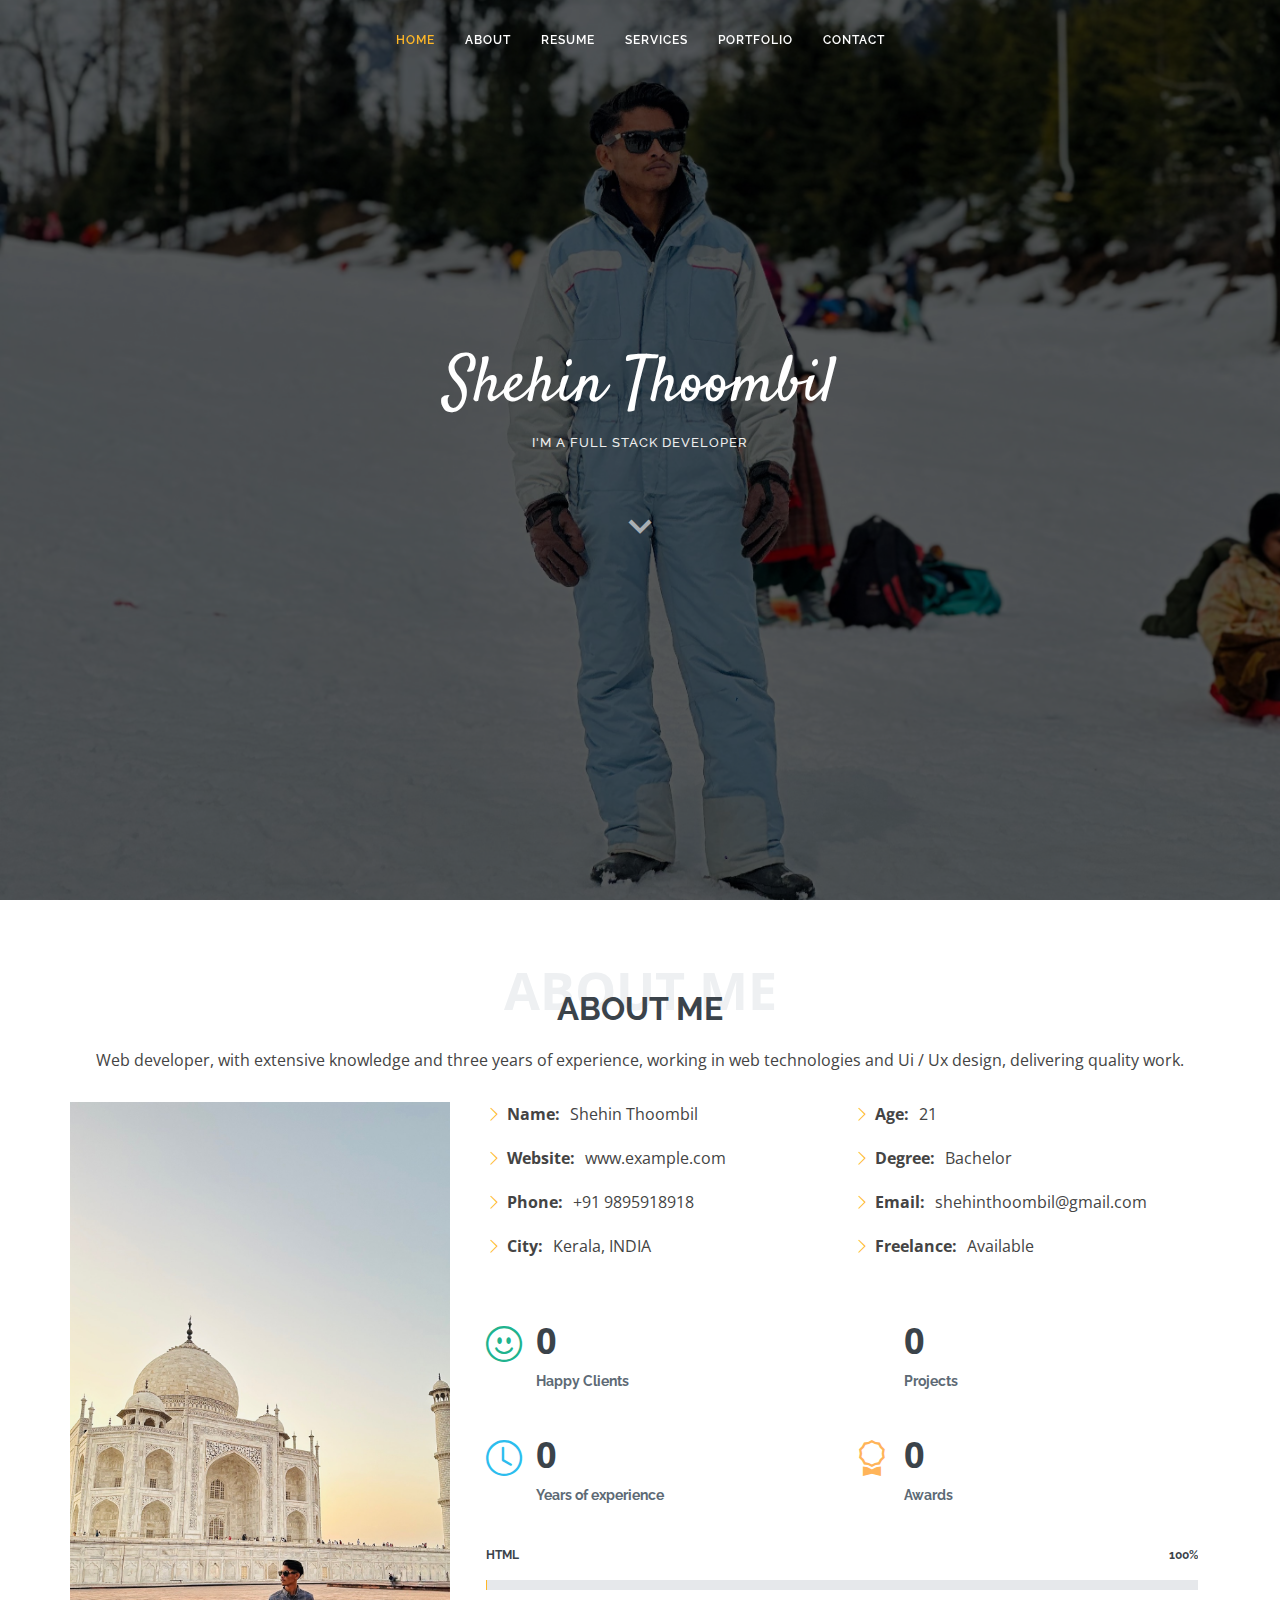
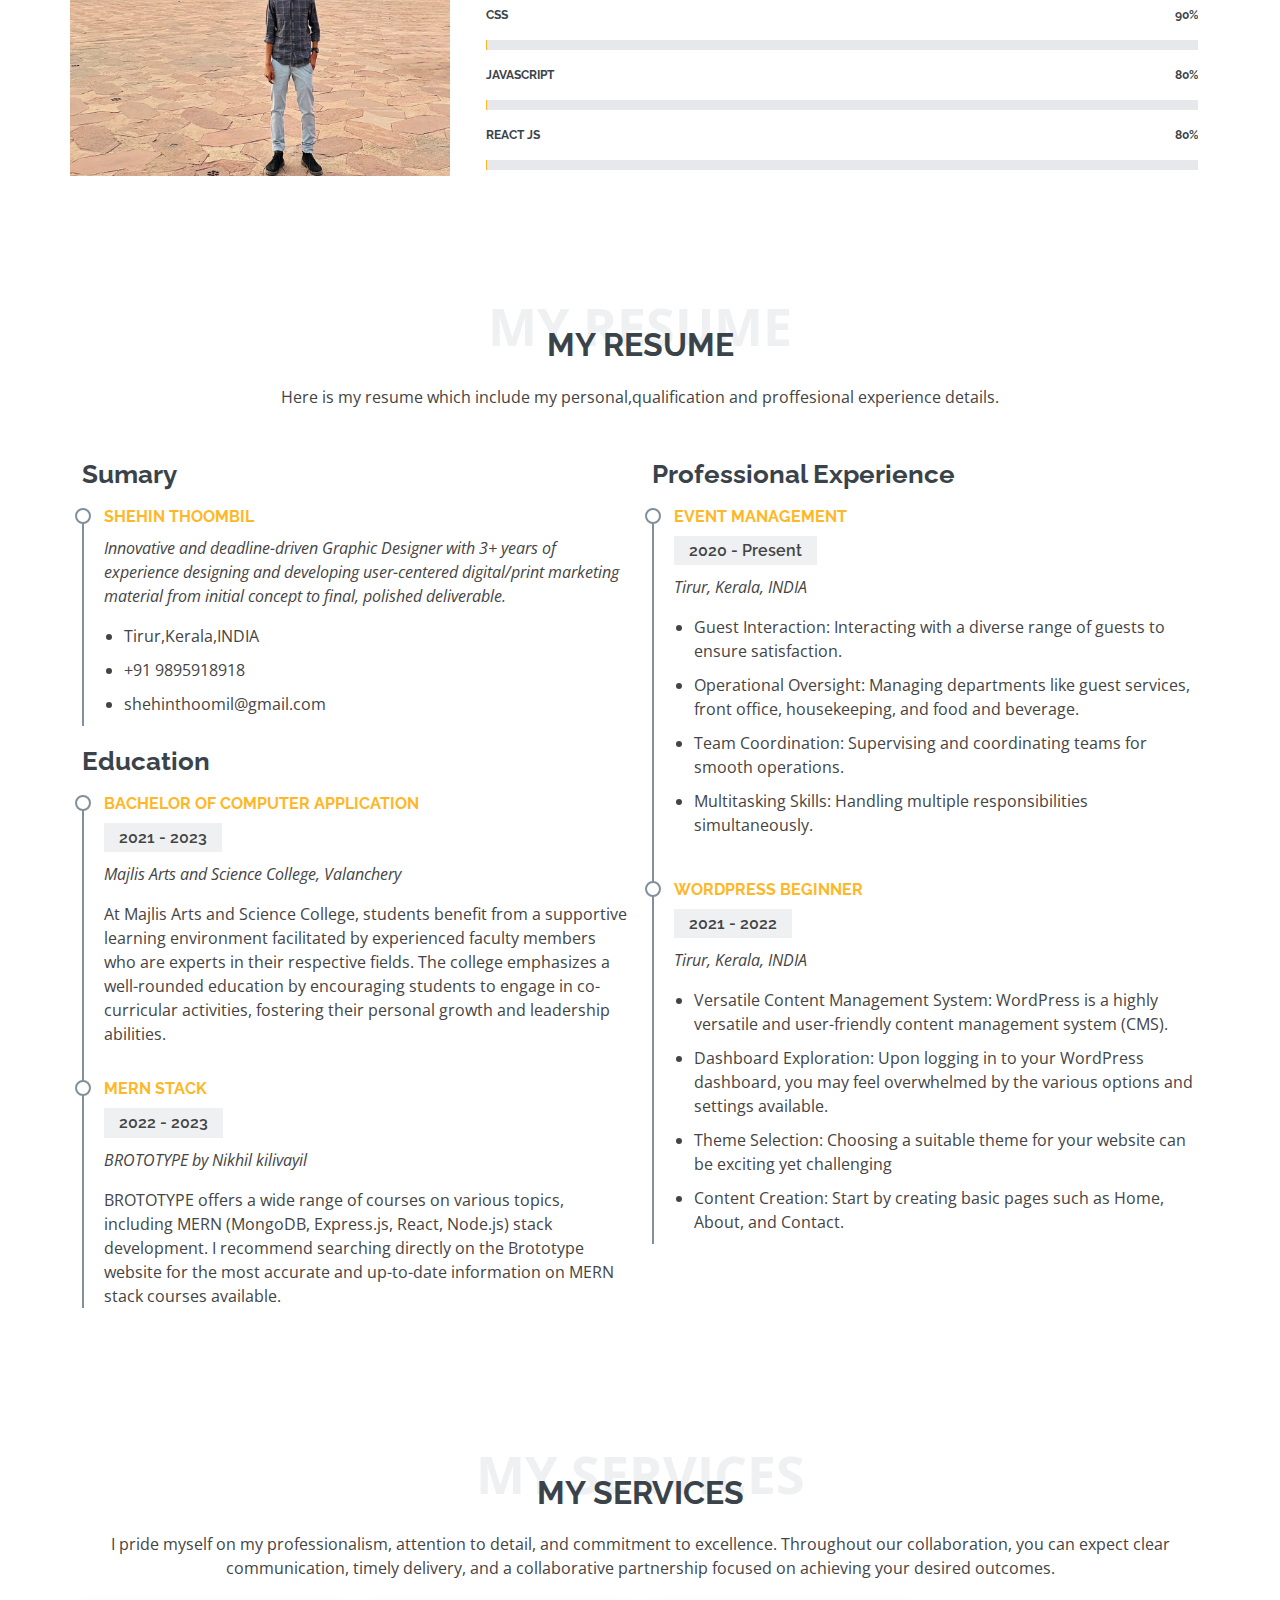
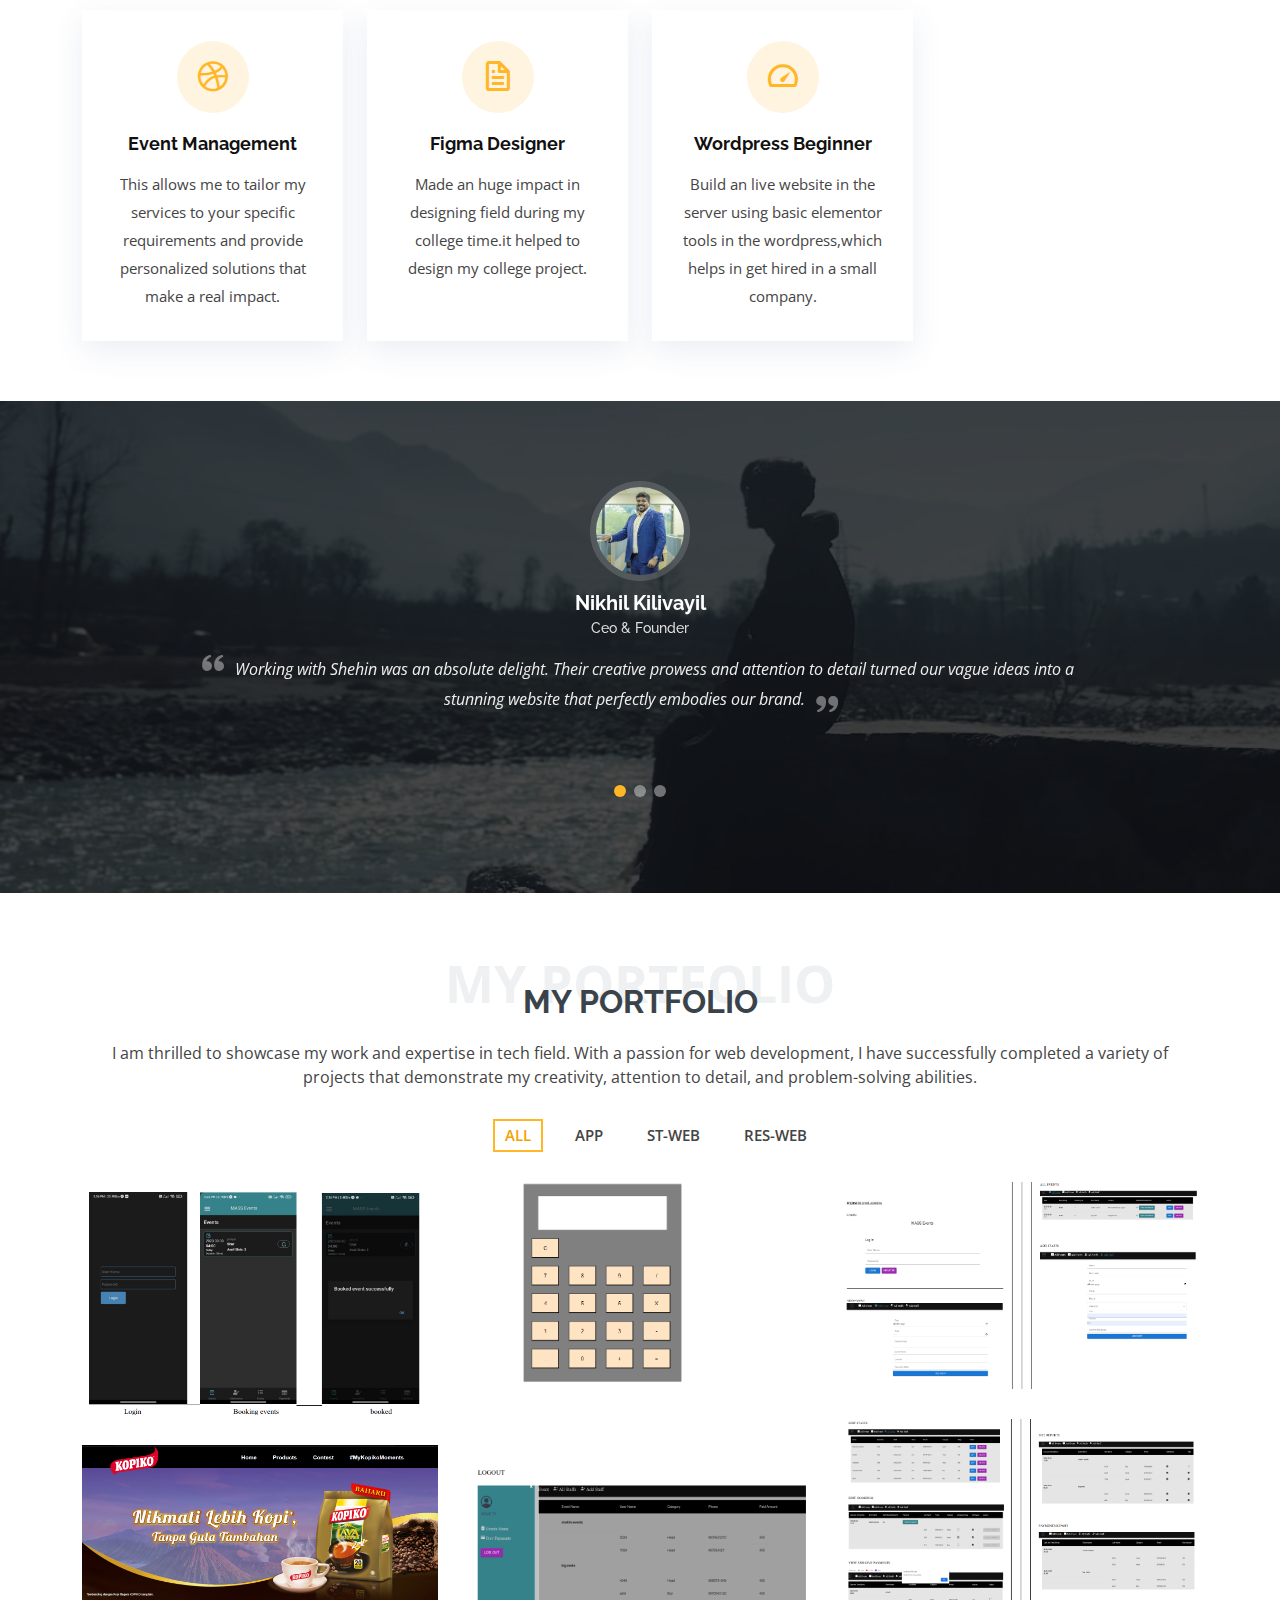
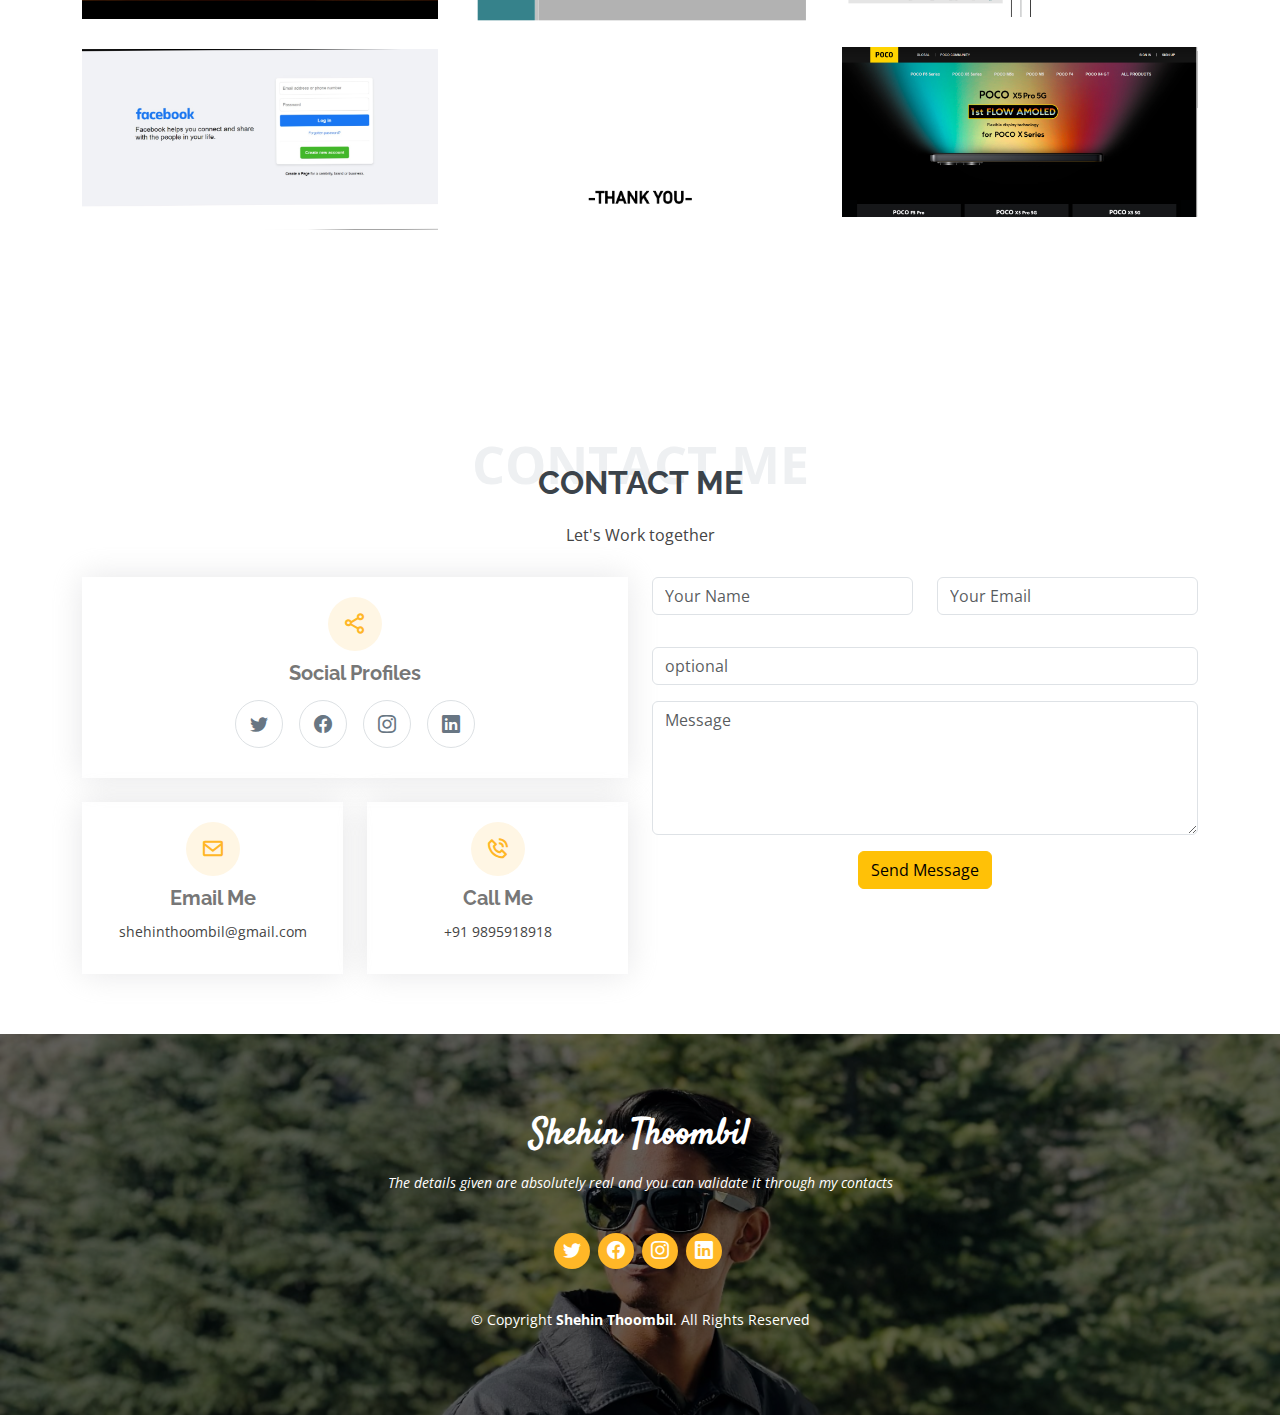
==== commit 49064af3: "porfolio updation" ====
--- a/index.html
+++ b/index.html
@@ -5,7 +5,7 @@
   <meta charset="utf-8">
   <meta content="width=device-width, initial-scale=1.0" name="viewport">
 
-  <title>Shehin Thoombil Portfolio</title>
+  <title>Shehin Thoombil </title>
   <meta content="" name="description">
   <meta content="" name="keywords">
 
@@ -62,7 +62,7 @@
   <section id="hero">
     <div class="hero-container">
       <h1>Shehin Thoombil</h1>
-      <h2>I'm a Professional Web Developer In Kerala God's Own Country</h2>
+      <h2>I'm a Full Stack Developer</h2>
       <a href="#about" class="btn-scroll scrollto" title="Scroll Down"><i class="bx bx-chevron-down"></i></a>
     </div>
   </section><!-- End Hero -->
@@ -161,6 +161,13 @@
 
               <div class="progress">
                 <span class="skill">JavaScript <i class="val">80%</i></span>
+                <div class="progress-bar-wrap">
+                  <div class="progress-bar" role="progressbar" aria-valuenow="75" aria-valuemin="0" aria-valuemax="100">
+                  </div>
+                </div>
+              </div>
+              <div class="progress">
+                <span class="skill">React JS <i class="val">80%</i></span>
                 <div class="progress-bar-wrap">
                   <div class="progress-bar" role="progressbar" aria-valuenow="75" aria-valuemin="0" aria-valuemax="100">
                   </div>
@@ -592,7 +599,7 @@
       <h3>Shehin Thoombil</h3>
       <p>The details given are absolutely real and you can validate it through my contacts</p>
       <div class="social-links">
-        <a href="https://twitter.com/" target="_blank" class="twitter"><i class="bi bi-twitter"></i></a>
+        <a href="https://www.twitter.com/" target="_blank" class="twitter"><i class="bi bi-twitter"></i></a>
         <a href="https://www.facebook.com/shehin.thoombil" target="_blank" class="facebook"><i
             class="bi bi-facebook"></i></a>
         <a href="https://www.instagram.com/" target="_blank" class="instagram"><i class="bi bi-instagram"></i></a>
